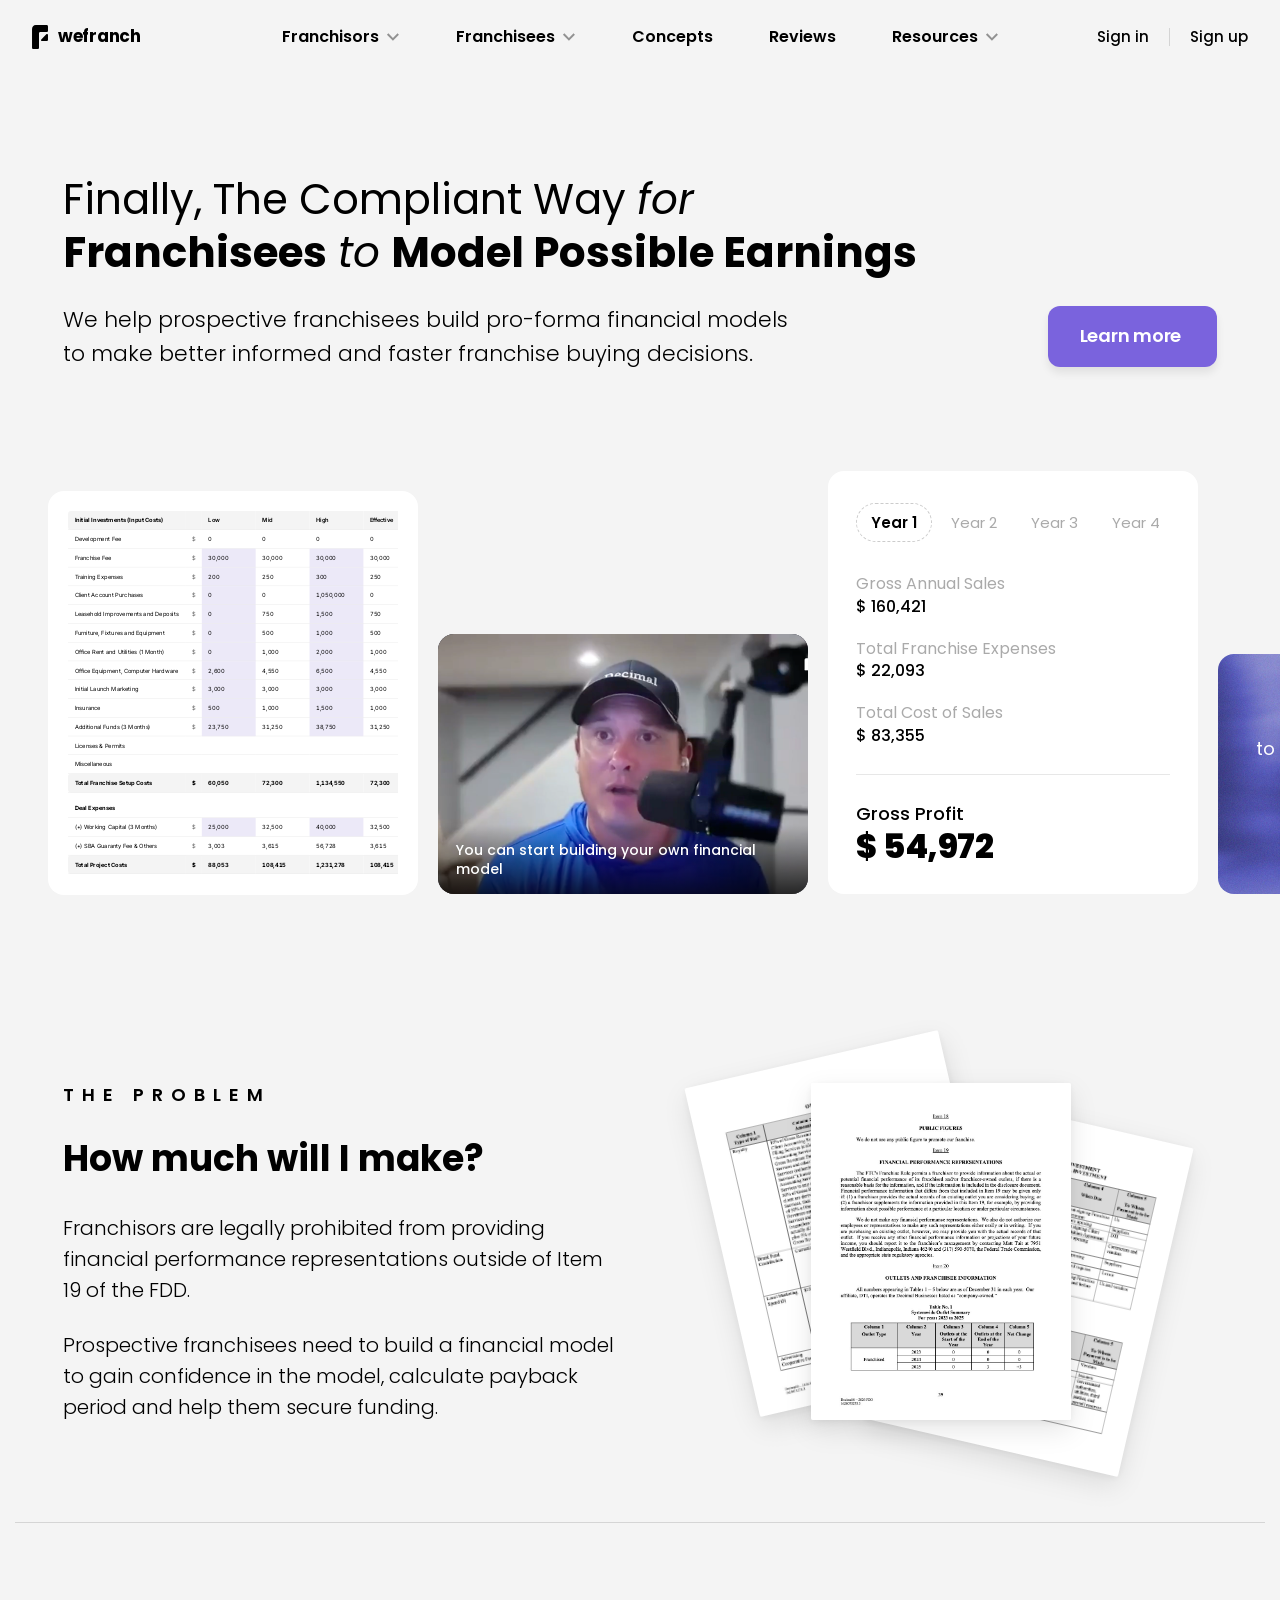
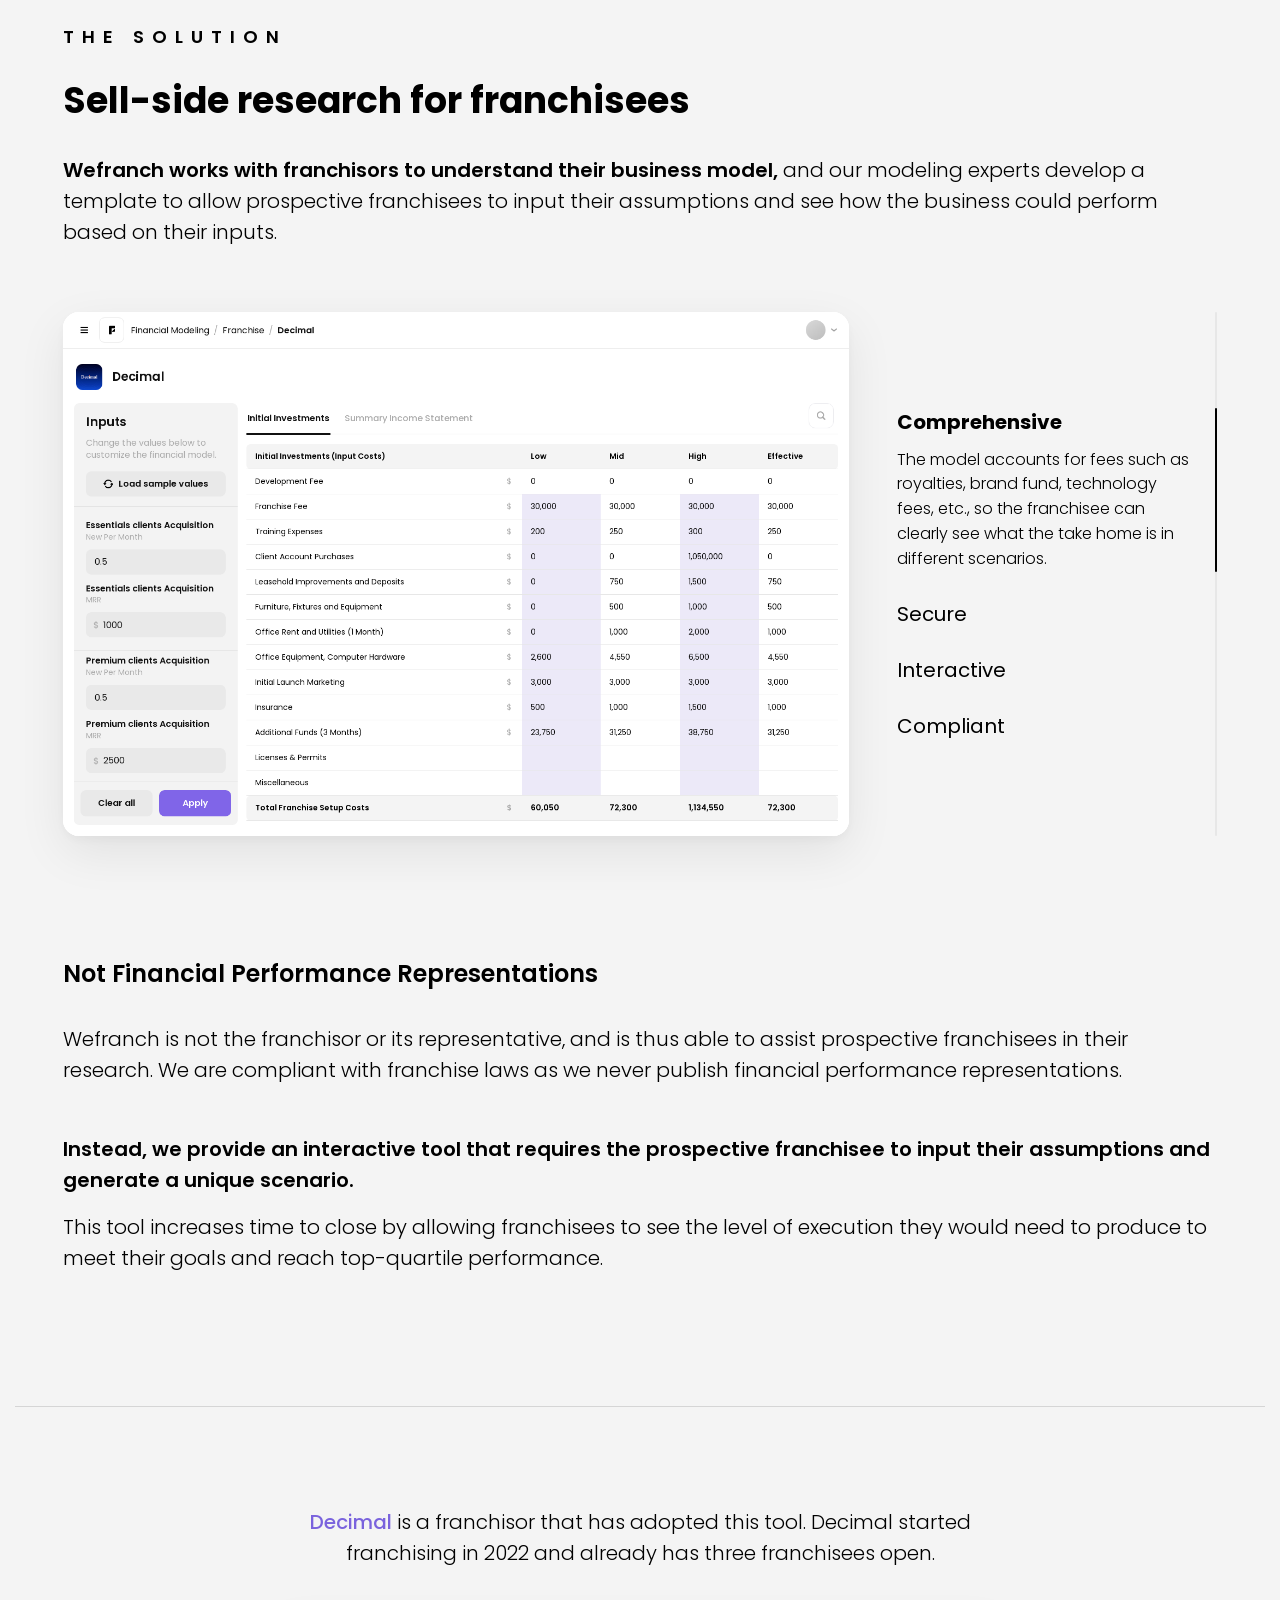
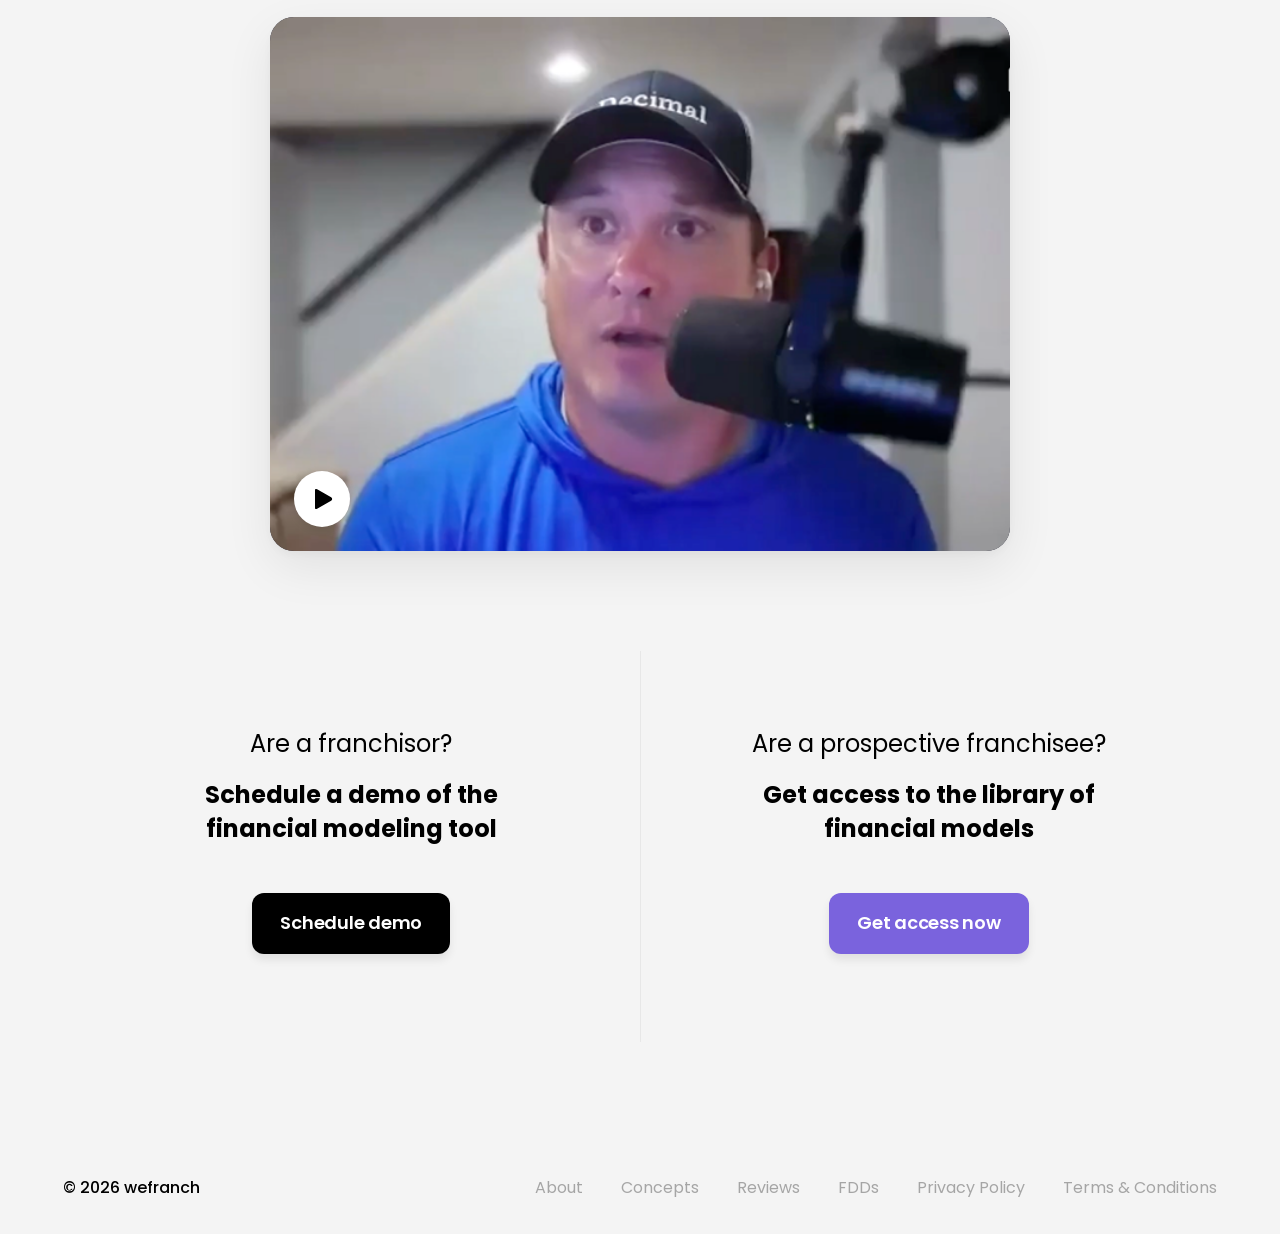
==== index.html @ fe3807c5 "Add Wefranch financial modeling landing page prototype. Initial commit with landing page, models dem" ====
<!DOCTYPE html>
<html lang="en" data-defer-carousel="true" data-page-load="pending">
  <head>
    <meta charset="UTF-8" />
    <meta name="viewport" content="width=device-width, initial-scale=1.0" />
    <title>Wefranch — The Compliant Way to Model Possible Earnings</title>

    <link rel="icon" href="assets/favicon/favicon.ico" sizes="any" />
    <link rel="icon" type="image/png" sizes="16x16" href="assets/favicon/x16.png" />
    <link rel="icon" type="image/png" sizes="32x32" href="assets/favicon/x32.png" />
    <link rel="icon" type="image/png" sizes="96x96" href="assets/favicon/x96.png" />
    <link rel="apple-touch-icon" sizes="192x192" href="assets/favicon/x192.png" />
    <link rel="manifest" href="assets/favicon/manifest.json" />

    <link rel="preconnect" href="https://fonts.googleapis.com" />
    <link rel="preconnect" href="https://fonts.gstatic.com" crossorigin />
    <link
      href="https://fonts.googleapis.com/css2?family=Inter:wght@400;500;600;700&family=Poppins:wght@300;400;500;600;700&display=swap"
      rel="stylesheet"
    />

    <link rel="stylesheet" href="styles/styles.css" />
  </head>
  <body>
    <!-- ===================== NAVIGATION ===================== -->
    <header class="site-header">
      <div class="nav">
        <a class="brand" href="#" aria-label="Wefranch home">
          <span class="brand__mark" aria-hidden="true">
            <svg
              xmlns="http://www.w3.org/2000/svg"
              width="16"
              height="24"
              viewBox="0 0 16 24"
              fill="none"
            >
              <path
                fill-rule="evenodd"
                fill="currentColor"
                d="M14.635,7.004 L8.355,7.004 C7.608,7.004 7.003,7.610 7.003,8.358 L7.003,22.628 C7.003,23.375 6.397,23.981 5.650,23.981 L1.381,23.981 C0.634,23.981 0.028,23.375 0.028,22.628 L0.028,7.857 L0.028,4.180 C0.028,1.884 1.514,0.024 3.810,0.024 L8.005,0.024 L14.635,0.024 C15.382,0.024 15.988,0.629 15.988,1.376 L15.988,5.650 C15.988,6.399 15.382,7.004 14.635,7.004 ZM14.328,9.296 C14.911,8.649 15.982,9.060 15.982,9.930 L15.982,15.052 C15.982,15.576 15.558,16.001 15.034,16.001 L9.984,16.001 C9.162,16.001 8.729,15.028 9.278,14.418 L14.328,9.296 Z"
              />
            </svg>
          </span>
          <span class="brand__name">wefranch</span>
        </a>

        <div class="nav__center">
          <nav class="nav__links" aria-label="Primary">
            <a href="#">Franchisors <span class="nav__chevron" aria-hidden="true"><svg xmlns="http://www.w3.org/2000/svg" width="13" height="8" viewBox="0 0 13 8" fill="none"><path fill-rule="evenodd" opacity="0.4" fill="rgb(1, 0, 0)" d="M12.437,1.682 L11.023,0.253 L6.438,4.885 L1.852,0.253 L0.438,1.682 L6.438,7.744 L12.437,1.682 Z"/></svg></span></a>
            <a href="#">Franchisees <span class="nav__chevron" aria-hidden="true"><svg xmlns="http://www.w3.org/2000/svg" width="13" height="8" viewBox="0 0 13 8" fill="none"><path fill-rule="evenodd" opacity="0.4" fill="rgb(1, 0, 0)" d="M12.437,1.682 L11.023,0.253 L6.438,4.885 L1.852,0.253 L0.438,1.682 L6.438,7.744 L12.437,1.682 Z"/></svg></span></a>
            <a href="#">Concepts</a>
            <a href="#">Reviews</a>
            <a href="#">Resources <span class="nav__chevron" aria-hidden="true"><svg xmlns="http://www.w3.org/2000/svg" width="13" height="8" viewBox="0 0 13 8" fill="none"><path fill-rule="evenodd" opacity="0.4" fill="rgb(1, 0, 0)" d="M12.437,1.682 L11.023,0.253 L6.438,4.885 L1.852,0.253 L0.438,1.682 L6.438,7.744 L12.437,1.682 Z"/></svg></span></a>
          </nav>
        </div>

        <div class="nav__actions">
          <a class="nav__auth" href="#">Sign in</a>
          <span class="nav__divider" aria-hidden="true"></span>
          <a class="nav__auth" href="#">Sign up</a>
        </div>
      </div>
    </header>

    <main>
      <!-- ===================== HERO ===================== -->
      <section class="hero">
        <div class="container">
          <div class="hero__intro">
            <h1 class="hero__title">
              Finally, The Compliant Way <em>for</em><br />
              <strong>Franchisees</strong> <em>to</em> <strong>Model Possible Earnings</strong>
            </h1>

            <div class="hero__lead">
              <p class="p2">
                We help prospective franchisees build pro-forma financial models<br />
                to make better informed and faster franchise buying decisions.
              </p>
              <a class="btn btn--primary" href="#problem">Learn more</a>
            </div>
          </div>
        </div>

        <!-- Hero carousel: fixed-width slides, bottom-aligned -->
        <div class="hero__carousel-wrap">
          <div class="carousel">
            <!-- Spreadsheet / table -->
            <div
              class="carousel__slide carousel__slide--table card"
              aria-label="Initial investment cost table with Low, Mid, High and Effective scenarios"
            >
              <div class="model-table">
                <div class="model-table__scale">
                  <table class="model-table__grid">
                    <thead>
                      <tr>
                        <th class="col-label">
                          <span class="title">Initial Investments (Input Costs)</span>
                        </th>
                        <th class="col-unit"></th>
                        <th class="col-scenario">Low</th>
                        <th class="col-scenario">Mid</th>
                        <th class="col-scenario">High</th>
                        <th class="col-scenario">Effective</th>
                      </tr>
                    </thead>
                    <tbody>
                      <tr>
                        <td class="label">Development Fee</td>
                        <td class="col-unit">$</td>
                        <td class="value">0</td>
                        <td class="value">0</td>
                        <td class="value">0</td>
                        <td class="value">0</td>
                      </tr>
                      <tr>
                        <td class="label">Franchise Fee</td>
                        <td class="col-unit">$</td>
                        <td class="value assumption">30,000</td>
                        <td class="value">30,000</td>
                        <td class="value assumption">30,000</td>
                        <td class="value">30,000</td>
                      </tr>
                      <tr>
                        <td class="label">Training Expenses</td>
                        <td class="col-unit">$</td>
                        <td class="value assumption">200</td>
                        <td class="value">250</td>
                        <td class="value assumption">300</td>
                        <td class="value">250</td>
                      </tr>
                      <tr>
                        <td class="label">Client Account Purchases</td>
                        <td class="col-unit">$</td>
                        <td class="value assumption">0</td>
                        <td class="value">0</td>
                        <td class="value assumption">1,050,000</td>
                        <td class="value">0</td>
                      </tr>
                      <tr>
                        <td class="label">Leasehold Improvements and Deposits</td>
                        <td class="col-unit">$</td>
                        <td class="value assumption">0</td>
                        <td class="value">750</td>
                        <td class="value assumption">1,500</td>
                        <td class="value">750</td>
                      </tr>
                      <tr>
                        <td class="label">Furniture, Fixtures and Equipment</td>
                        <td class="col-unit">$</td>
                        <td class="value assumption">0</td>
                        <td class="value">500</td>
                        <td class="value assumption">1,000</td>
                        <td class="value">500</td>
                      </tr>
                      <tr>
                        <td class="label">Office Rent and Utilities (1 Month)</td>
                        <td class="col-unit">$</td>
                        <td class="value assumption">0</td>
                        <td class="value">1,000</td>
                        <td class="value assumption">2,000</td>
                        <td class="value">1,000</td>
                      </tr>
                      <tr>
                        <td class="label">Office Equipment, Computer Hardware</td>
                        <td class="col-unit">$</td>
                        <td class="value assumption">2,600</td>
                        <td class="value">4,550</td>
                        <td class="value assumption">6,500</td>
                        <td class="value">4,550</td>
                      </tr>
                      <tr>
                        <td class="label">Initial Launch Marketing</td>
                        <td class="col-unit">$</td>
                        <td class="value assumption">3,000</td>
                        <td class="value">3,000</td>
                        <td class="value assumption">3,000</td>
                        <td class="value">3,000</td>
                      </tr>
                      <tr>
                        <td class="label">Insurance</td>
                        <td class="col-unit">$</td>
                        <td class="value assumption">500</td>
                        <td class="value">1,000</td>
                        <td class="value assumption">1,500</td>
                        <td class="value">1,000</td>
                      </tr>
                      <tr>
                        <td class="label">Additional Funds (3 Months)</td>
                        <td class="col-unit">$</td>
                        <td class="value assumption">23,750</td>
                        <td class="value">31,250</td>
                        <td class="value assumption">38,750</td>
                        <td class="value">31,250</td>
                      </tr>
                      <tr>
                        <td class="label">Licenses &amp; Permits</td>
                        <td class="col-unit"></td>
                        <td class="value"></td>
                        <td class="value"></td>
                        <td class="value"></td>
                        <td class="value"></td>
                      </tr>
                      <tr>
                        <td class="label">Miscellaneous</td>
                        <td class="col-unit"></td>
                        <td class="value"></td>
                        <td class="value"></td>
                        <td class="value"></td>
                        <td class="value"></td>
                      </tr>
                      <tr class="highlight">
                        <td class="label">Total Franchise Setup Costs</td>
                        <td class="col-unit">$</td>
                        <td class="value">60,050</td>
                        <td class="value">72,300</td>
                        <td class="value">1,134,550</td>
                        <td class="value">72,300</td>
                      </tr>
                      <tr class="section">
                        <td>Deal Expenses</td>
                        <td></td>
                        <td></td>
                        <td></td>
                        <td></td>
                        <td></td>
                      </tr>
                      <tr>
                        <td class="label">(+) Working Capital (3 Months)</td>
                        <td class="col-unit">$</td>
                        <td class="value assumption">25,000</td>
                        <td class="value">32,500</td>
                        <td class="value assumption">40,000</td>
                        <td class="value">32,500</td>
                      </tr>
                      <tr>
                        <td class="label">(+) SBA Guaranty Fee &amp; Others</td>
                        <td class="col-unit">$</td>
                        <td class="value">3,003</td>
                        <td class="value">3,615</td>
                        <td class="value">56,728</td>
                        <td class="value">3,615</td>
                      </tr>
                      <tr class="highlight">
                        <td class="label">Total Project Costs</td>
                        <td class="col-unit">$</td>
                        <td class="value">88,053</td>
                        <td class="value">108,415</td>
                        <td class="value">1,231,278</td>
                        <td class="value">108,415</td>
                      </tr>
                    </tbody>
                  </table>
                </div>
              </div>
            </div>

            <!-- Looping video -->
            <div class="carousel__slide carousel__slide--video">
              <a
                class="carousel__video-link carousel__actionable"
                href="#video"
                aria-label="Watch the Decimal franchisor video"
              >
                <video
                  class="carousel__video"
                  src="assets/video-part-1.mp4"
                  poster="assets/hero-video-poster.png"
                  autoplay
                  muted
                  loop
                  playsinline
                  aria-hidden="true"
                ></video>
                <p class="carousel__video-caption">
                  You can start building your own financial model
                </p>
              </a>
            </div>

            <!-- Year summary -->
            <div class="carousel__slide carousel__slide--summary card">
              <div class="summary-tabs" role="tablist" aria-label="Projection years">
                <span class="summary-tabs__indicator" aria-hidden="true"></span>
                <button type="button" class="summary-tabs__tab summary-tabs__tab--active" role="tab" aria-selected="true">Year 1</button>
                <button type="button" class="summary-tabs__tab" role="tab" aria-selected="false">Year 2</button>
                <button type="button" class="summary-tabs__tab" role="tab" aria-selected="false">Year 3</button>
                <button type="button" class="summary-tabs__tab" role="tab" aria-selected="false">Year 4</button>
              </div>

              <dl class="summary-rows">
                <div class="summary-rows__row">
                  <dt>Gross Annual Sales</dt>
                  <dd data-metric="grossAnnualSales">$ 160,421</dd>
                </div>
                <div class="summary-rows__row">
                  <dt>Total Franchise Expenses</dt>
                  <dd data-metric="totalFranchiseExpenses">$ 22,093</dd>
                </div>
                <div class="summary-rows__row">
                  <dt>Total Cost of Sales</dt>
                  <dd data-metric="totalCostOfSales">$ 83,355</dd>
                </div>
              </dl>

              <div class="summary-total">
                <p class="summary-total__label">Gross Profit</p>
                <p class="summary-total__value" data-metric="grossProfit">$ 54,972</p>
              </div>
            </div>

            <!-- Purple "82% Faster" -->
            <div class="carousel__slide carousel__slide--faster">
              <div class="faster__content">
                <p class="faster__text">
                  <strong>Franchisees</strong> with access<br />
                  to the sell-side franchise models<br />
                  close deals on average
                </p>
                <p class="faster__stat">82% Faster</p>
              </div>
            </div>

            <!-- Summary Income Statement -->
            <div
              class="carousel__slide carousel__slide--income card"
              aria-label="Summary income statement and cashflow waterfall with Year 1 through Year 9 projections"
            >
              <div class="model-table">
                <div class="model-table__scale">
                  <table class="model-table__grid">
                    <thead>
                      <tr>
                        <th class="col-label">
                          <span class="title">Summary Income Statement</span>
                          <span class="subtitle">All numbers in US$ unless otherwise stated</span>
                        </th>
                        <th class="col-unit"></th>
                        <th class="col-year year-1">
                          <span class="year">Year 1</span><span class="cal">2026</span>
                        </th>
                        <th class="col-year">
                          <span class="year">Year 2</span><span class="cal">2027</span>
                        </th>
                        <th class="col-year">
                          <span class="year">Year 3</span><span class="cal">2028</span>
                        </th>
                        <th class="col-year">
                          <span class="year">Year 4</span><span class="cal">2029</span>
                        </th>
                        <th class="col-year">
                          <span class="year">Year 5</span><span class="cal">2030</span>
                        </th>
                        <th class="col-year">
                          <span class="year">Year 6</span><span class="cal">2031</span>
                        </th>
                        <th class="col-year">
                          <span class="year">Year 7</span><span class="cal">2032</span>
                        </th>
                        <th class="col-year">
                          <span class="year">Year 8</span><span class="cal">2033</span>
                        </th>
                        <th class="col-year">
                          <span class="year">Year 9</span><span class="cal">2034</span>
                        </th>
                      </tr>
                    </thead>
                    <tbody>
                      <tr class="strong">
                        <td class="label">Gross Annual Sales</td>
                        <td class="col-unit">$</td>
                        <td class="value">160,421</td>
                        <td class="value">412,061</td>
                        <td class="value">663,701</td>
                        <td class="value">915,341</td>
                        <td class="value">1,166,981</td>
                        <td class="value">1,418,621</td>
                        <td class="value">1,670,261</td>
                        <td class="value">1,921,901</td>
                        <td class="value">2,173,541</td>
                      </tr>
                      <tr class="metric">
                        <td class="label">Growth Rate (%)</td>
                        <td class="col-unit"></td>
                        <td class="value"></td>
                        <td class="value">156.86%</td>
                        <td class="value">61.07%</td>
                        <td class="value">37.91%</td>
                        <td class="value">27.49%</td>
                        <td class="value">21.56%</td>
                        <td class="value">17.74%</td>
                        <td class="value">15.07%</td>
                        <td class="value">13.09%</td>
                      </tr>
                      <tr>
                        <td class="label">Total Franchise Expenses</td>
                        <td class="col-unit">$</td>
                        <td class="value">22,093</td>
                        <td class="value">52,290</td>
                        <td class="value">82,487</td>
                        <td class="value">112,684</td>
                        <td class="value">142,880</td>
                        <td class="value">173,077</td>
                        <td class="value">203,274</td>
                        <td class="value">233,471</td>
                        <td class="value">263,668</td>
                      </tr>
                      <tr class="highlight">
                        <td class="label">Net Annual Sales</td>
                        <td class="col-unit">$</td>
                        <td class="value">138,327</td>
                        <td class="value">359,771</td>
                        <td class="value">581,214</td>
                        <td class="value">802,657</td>
                        <td class="value">1,024,100</td>
                        <td class="value">1,245,543</td>
                        <td class="value">1,466,987</td>
                        <td class="value">1,688,430</td>
                        <td class="value">1,909,873</td>
                      </tr>
                      <tr>
                        <td class="label">Total Cost of Sales</td>
                        <td class="col-unit">$</td>
                        <td class="value">83,355</td>
                        <td class="value">175,845</td>
                        <td class="value">281,235</td>
                        <td class="value">356,175</td>
                        <td class="value">431,115</td>
                        <td class="value">656,655</td>
                        <td class="value">723,145</td>
                        <td class="value">848,835</td>
                        <td class="value">903,475</td>
                      </tr>
                      <tr class="highlight">
                        <td class="label">Gross Profit</td>
                        <td class="col-unit">$</td>
                        <td class="value">54,972</td>
                        <td class="value">183,926</td>
                        <td class="value">299,979</td>
                        <td class="value">446,482</td>
                        <td class="value">592,985</td>
                        <td class="value">588,888</td>
                        <td class="value">743,842</td>
                        <td class="value">839,595</td>
                        <td class="value">1,006,398</td>
                      </tr>
                      <tr class="metric">
                        <td class="label">Gross Profit Margin (%)</td>
                        <td class="col-unit"></td>
                        <td class="value">34.3%</td>
                        <td class="value">44.6%</td>
                        <td class="value">45.2%</td>
                        <td class="value">48.8%</td>
                        <td class="value">50.8%</td>
                        <td class="value">41.5%</td>
                        <td class="value">44.5%</td>
                        <td class="value">43.7%</td>
                        <td class="value">46.3%</td>
                      </tr>
                      <tr class="highlight">
                        <td class="label">Adjusted EBITDA (Inc. Executive Compensation)</td>
                        <td class="col-unit">$</td>
                        <td class="value">10,358</td>
                        <td class="value">126,921</td>
                        <td class="value">231,785</td>
                        <td class="value">363,018</td>
                        <td class="value">500,251</td>
                        <td class="value">473,425</td>
                        <td class="value">618,848</td>
                        <td class="value">702,131</td>
                        <td class="value">854,944</td>
                      </tr>
                      <tr class="metric">
                        <td class="label">Adjusted EBITDA Margin (%)</td>
                        <td class="col-unit"></td>
                        <td class="value">6.5%</td>
                        <td class="value">30.8%</td>
                        <td class="value">34.9%</td>
                        <td class="value">39.7%</td>
                        <td class="value">42.9%</td>
                        <td class="value">33.4%</td>
                        <td class="value">37.1%</td>
                        <td class="value">36.5%</td>
                        <td class="value">39.3%</td>
                      </tr>
                      <tr class="highlight">
                        <td class="label">Net Income</td>
                        <td class="col-unit">$</td>
                        <td class="value negative">(4,795)</td>
                        <td class="value">86,640</td>
                        <td class="value">165,658</td>
                        <td class="value">264,494</td>
                        <td class="value">367,874</td>
                        <td class="value">348,258</td>
                        <td class="value">457,884</td>
                        <td class="value">520,965</td>
                        <td class="value">636,259</td>
                      </tr>
                    </tbody>
                  </table>

                  <table class="model-table__grid model-table__grid--secondary">
                    <thead>
                      <tr>
                        <th class="col-label">
                          <span class="title">Summary Cashflow Waterfall</span>
                        </th>
                        <th class="col-unit"></th>
                        <th class="col-year">Year 1</th>
                        <th class="col-year">Year 2</th>
                        <th class="col-year">Year 3</th>
                        <th class="col-year">Year 4</th>
                        <th class="col-year">Year 5</th>
                        <th class="col-year">Year 6</th>
                        <th class="col-year">Year 7</th>
                        <th class="col-year">Year 8</th>
                        <th class="col-year">Year 9</th>
                      </tr>
                    </thead>
                    <tbody>
                      <tr class="strong">
                        <td class="label">Active Year</td>
                        <td class="col-unit"></td>
                        <td class="value">1</td>
                        <td class="value">1</td>
                        <td class="value">1</td>
                        <td class="value">1</td>
                        <td class="value">1</td>
                        <td class="value">1</td>
                        <td class="value">1</td>
                        <td class="value">1</td>
                        <td class="value">1</td>
                      </tr>
                      <tr class="strong">
                        <td class="label">All numbers in US$ unless otherwise stated</td>
                        <td class="col-unit"></td>
                        <td class="value">2026</td>
                        <td class="value">2027</td>
                        <td class="value">2028</td>
                        <td class="value">2029</td>
                        <td class="value">2030</td>
                        <td class="value">2031</td>
                        <td class="value">2032</td>
                        <td class="value">2033</td>
                        <td class="value">2034</td>
                      </tr>
                      <tr>
                        <td class="label">Unlevered FCF Available to Lenders</td>
                        <td class="col-unit">$</td>
                        <td class="value">2,054</td>
                        <td class="value">93,042</td>
                        <td class="value">171,565</td>
                        <td class="value">269,853</td>
                        <td class="value">372,626</td>
                        <td class="value">352,338</td>
                        <td class="value">461,220</td>
                        <td class="value">523,476</td>
                        <td class="value">637,588</td>
                      </tr>
                      <tr>
                        <td class="label">Less: Annual Debt Financing Expenses</td>
                        <td class="col-unit negative">$</td>
                        <td class="value negative">(11,007)</td>
                        <td class="value negative">(11,007)</td>
                        <td class="value negative">(11,007)</td>
                        <td class="value negative">(11,007)</td>
                        <td class="value negative">(11,007)</td>
                        <td class="value negative">(11,007)</td>
                        <td class="value negative">(11,007)</td>
                        <td class="value negative">(11,007)</td>
                        <td class="value negative">(11,007)</td>
                      </tr>
                      <tr class="highlight">
                        <td class="label">Levered FCF Available to Equity Holders Before Exit</td>
                        <td class="col-unit">$</td>
                        <td class="value">(8,953)</td>
                        <td class="value">82,035</td>
                        <td class="value">160,559</td>
                        <td class="value">258,847</td>
                        <td class="value">361,620</td>
                        <td class="value">341,332</td>
                        <td class="value">450,213</td>
                        <td class="value">512,470</td>
                        <td class="value">626,581</td>
                      </tr>
                    </tbody>
                  </table>
                </div>
              </div>
            </div>
          </div>
        </div>
      </section>

      <!-- ===================== THE PROBLEM ===================== -->
      <section class="problem" id="problem" aria-labelledby="problem-heading">
        <div class="container problem__grid">
          <div class="problem__content">
            <h3>The Problem</h3>
            <h2 id="problem-heading">How much will I make?</h2>
            <div class="problem__body">
              <p>
                Franchisors are legally prohibited from providing financial performance representations
                outside of Item 19 of the FDD.
              </p>
              <p>
                Prospective franchisees need to build a financial model to gain confidence in the model,
                calculate payback period and help them secure funding.
              </p>
            </div>
          </div>

          <div class="problem__papers" data-problem-papers aria-hidden="true">
            <div class="problem__papers-inner">
              <img
                class="problem__paper problem__paper--left"
                src="assets/problem-image-2.jpg"
                alt=""
                width="813"
                height="1054"
                loading="lazy"
                decoding="async"
              />
              <img
                class="problem__paper problem__paper--right"
                src="assets/problem-image-3.jpg"
                alt=""
                width="813"
                height="1054"
                loading="lazy"
                decoding="async"
              />
              <img
                class="problem__paper problem__paper--center"
                src="assets/problem-image-1.jpg"
                alt=""
                width="811"
                height="1051"
                loading="lazy"
                decoding="async"
              />
            </div>
          </div>
        </div>
      </section>

      <hr class="section-divider" aria-hidden="true" />

      <!-- ===================== THE SOLUTION ===================== -->
      <section class="solution" id="solution" aria-labelledby="solution-heading">
        <div class="container">
          <div class="solution__intro">
            <h3>The Solution</h3>
            <h2 id="solution-heading">Sell-side research for franchisees</h2>
            <p class="solution__lead">
              <strong>Wefranch works with franchisors to understand their business model,</strong>
              and our modeling experts develop a template to allow prospective franchisees to input
              their assumptions and see how the business could perform based on their inputs.
            </p>
          </div>

          <div class="solution__showcase">
            <figure class="solution__figure">
              <div class="solution__iframe-shell" data-visual="comprehensive">
                <div class="solution__iframe-viewport">
                  <iframe
                    class="solution__iframe"
                    src="ui/?embed=1&feature=comprehensive"
                    title="Decimal financial modeling product demo"
                    loading="lazy"
                    referrerpolicy="no-referrer"
                  ></iframe>
                </div>
              </div>
            </figure>

            <div class="solution__features">
              <div
                class="solution__features-list"
                role="tablist"
                aria-label="Product features"
              >
                <button
                  type="button"
                  class="solution__feature is-active"
                  role="tab"
                  id="solution-feature-comprehensive"
                  aria-selected="true"
                  aria-expanded="true"
                  aria-controls="solution-feature-comprehensive-panel"
                  data-visual="base"
                >
                  <span class="solution__feature-title">Comprehensive</span>
                  <span
                    class="solution__feature-body"
                    id="solution-feature-comprehensive-panel"
                    role="region"
                    aria-labelledby="solution-feature-comprehensive"
                  >
                    <p>
                      The model accounts for fees such as royalties, brand fund, technology fees,
                      etc., so the franchisee can clearly see what the take home is in different
                      scenarios.
                    </p>
                  </span>
                </button>

                <button
                  type="button"
                  class="solution__feature"
                  role="tab"
                  id="solution-feature-secure"
                  aria-selected="false"
                  aria-expanded="false"
                  aria-controls="solution-feature-secure-panel"
                  data-visual="secure"
                >
                  <span class="solution__feature-title">Secure</span>
                  <span
                    class="solution__feature-body"
                    id="solution-feature-secure-panel"
                    role="region"
                    aria-labelledby="solution-feature-secure"
                    hidden
                  >
                    <p>
                      Franchisees request access that is only granted by admins to qualified
                      prospects.
                    </p>
                  </span>
                </button>

                <button
                  type="button"
                  class="solution__feature"
                  role="tab"
                  id="solution-feature-interactive"
                  aria-selected="false"
                  aria-expanded="false"
                  aria-controls="solution-feature-interactive-panel"
                  data-visual="interactive"
                >
                  <span class="solution__feature-title">Interactive</span>
                  <span
                    class="solution__feature-body"
                    id="solution-feature-interactive-panel"
                    role="region"
                    aria-labelledby="solution-feature-interactive"
                    hidden
                  >
                    <p>
                      Franchisees enter business-specific inputs that determine their individual
                      performance and a unique output.
                    </p>
                  </span>
                </button>

                <button
                  type="button"
                  class="solution__feature"
                  role="tab"
                  id="solution-feature-compliant"
                  aria-selected="false"
                  aria-expanded="false"
                  aria-controls="solution-feature-compliant-panel"
                  data-visual="compliant"
                >
                  <span class="solution__feature-title">Compliant</span>
                  <span
                    class="solution__feature-body"
                    id="solution-feature-compliant-panel"
                    role="region"
                    aria-labelledby="solution-feature-compliant"
                    hidden
                  >
                    <p>
                      The model includes complete disclaimers verified by a team of franchise
                      lawyers to ensure full alignment with the FTC Franchise Rule and Item 19
                      requirements.
                    </p>
                  </span>
                </button>
              </div>

              <div class="solution__features-indicator" aria-hidden="true">
                <span class="solution__features-indicator-track"></span>
                <span class="solution__features-indicator-thumb"></span>
              </div>
            </div>
          </div>

          <div class="solution__detail">
            <p class="solution__detail-title">Not Financial Performance Representations</p>
            <p class="solution__detail-intro">
              Wefranch is not the franchisor or its representative, and is thus able to assist
              prospective franchisees in their research. We are compliant with franchise laws as we
              never publish financial performance representations.
            </p>

            <div class="solution__detail-content">
              <div class="solution__detail-body">
                <p>
                  <strong>
                    Instead, we provide an interactive tool that requires the prospective
                    franchisee to input their assumptions and generate a unique scenario.
                  </strong>
                </p>
                <p>
                  This tool increases time to close by allowing franchisees to see the level of
                  execution they would need to produce to meet their goals and reach top-quartile
                  performance.
                </p>
              </div>
            </div>
          </div>
        </div>
      </section>

      <hr class="section-divider" aria-hidden="true" />

      <!-- ===================== VIDEO ===================== -->
      <section class="video-section" id="video" aria-labelledby="video-heading">
        <div class="container">
          <p class="video-section__intro" id="video-heading">
            <span class="video-section__brand">Decimal</span> is a franchisor that has adopted this
            tool. Decimal started franchising in 2022 and already has three franchisees open.
          </p>

          <div class="video-section__player">
            <video
              class="video-section__video"
              src="assets/video-part-1.mp4"
              poster="assets/hero-video-poster.png"
              playsinline
              preload="metadata"
              aria-label="Decimal franchisor presentation about the financial modeling tool"
            ></video>
            <button
              type="button"
              class="video-section__control"
              data-state="paused"
              aria-label="Play video"
            >
              <span class="video-section__icon video-section__icon--play" aria-hidden="true">
                <svg
                  xmlns="http://www.w3.org/2000/svg"
                  width="18"
                  height="20"
                  viewBox="0 0 14 16"
                  fill="none"
                >
                  <path
                    d="M1.2 0.8C0.5 0.4 0 0.8 0 1.6v12.8c0 0.8 0.5 1.2 1.2 0.8l11.2-6.4c0.7-0.4 0.7-1.2 0-1.6L1.2 0.8z"
                    fill="currentColor"
                    stroke="currentColor"
                    stroke-width="1.2"
                    stroke-linejoin="round"
                  />
                </svg>
              </span>
              <span class="video-section__icon video-section__icon--pause" aria-hidden="true">
                <svg
                  xmlns="http://www.w3.org/2000/svg"
                  width="18"
                  height="20"
                  viewBox="0 0 14 16"
                  fill="none"
                >
                  <rect x="1" y="0" width="4.5" height="16" rx="1.5" fill="currentColor" />
                  <rect x="8.5" y="0" width="4.5" height="16" rx="1.5" fill="currentColor" />
                </svg>
              </span>
            </button>
          </div>
        </div>
      </section>

      <!-- ===================== ACTIONS ===================== -->
      <section class="actions" id="actions" aria-label="Actions">
        <div class="container">
          <div class="actions__grid">
            <article class="actions__card">
              <p class="actions__eyebrow">Are a franchisor?</p>
              <h2 class="actions__title">Schedule a demo of the financial modeling tool</h2>
              <a class="btn actions__button actions__button--dark" href="#">Schedule demo</a>
            </article>

            <div class="actions__divider" aria-hidden="true"></div>

            <article class="actions__card">
              <p class="actions__eyebrow">Are a prospective franchisee?</p>
              <h2 class="actions__title">Get access to the library of financial models</h2>
              <a class="btn btn--primary actions__button" href="#">Get access now</a>
            </article>
          </div>
        </div>
      </section>
    </main>

    <footer class="site-footer">
      <div class="container site-footer__inner">
        <p class="site-footer__copyright">© 2026 wefranch</p>

        <nav class="site-footer__nav" aria-label="Footer">
          <a href="#">About</a>
          <a href="#">Concepts</a>
          <a href="#">Reviews</a>
          <a href="#">FDDs</a>
          <a href="#">Privacy Policy</a>
          <a href="#">Terms &amp; Conditions</a>
        </nav>
      </div>
    </footer>

    <script type="module" src="scripts/page-load.js"></script>
    <script type="module" src="scripts/carousel.js"></script>
    <script type="module" src="scripts/summary-card.js"></script>
    <script type="module" src="scripts/problem-papers.js"></script>
    <script type="module" src="scripts/solution-features.js"></script>
    <script type="module" src="scripts/video-section.js"></script>
  </body>
</html>
---- styles/styles.css ----
/* ============================================================
   Wefranch — Financial Modeling Landing Page
   Styleguide foundation + Hero section
   ============================================================ */

:root {
  --ink: #000000;
  --white: #ffffff;
  --page-bg: #f4f4f4;
  --purple: rgb(122, 99, 221);
  --purple-soft: #ece9f8;
  --line: #e7e7e7;
  --section-divider: #d5d5d5;
  --muted: #6b6b6b;

  --radius-btn: 12px;
  --radius-card: 16px;
  --shadow-btn: 0px 6px 8px 0px rgba(0, 0, 0, 0.08);

  --container: 1250px;
}

* {
  box-sizing: border-box;
}

html {
  -webkit-font-smoothing: antialiased;
  text-size-adjust: 100%;
  background: var(--page-bg);
}

@media (prefers-reduced-motion: no-preference) {
  html {
    scroll-behavior: smooth;
  }
}

body {
  margin: 0;
  font-family: "Poppins", -apple-system, BlinkMacSystemFont, "Segoe UI", sans-serif;
  color: var(--ink);
  background: var(--page-bg);
  line-height: 1.5;
}

main {
  background: var(--page-bg);
}

img,
video {
  display: block;
  max-width: 100%;
  height: auto;
}

a {
  color: inherit;
  text-decoration: none;
}

.container {
  width: 100%;
  max-width: var(--container);
  margin: 0 auto;
  padding-inline: var(--container-padding, 48px);
}

.section-divider {
  width: min(100%, var(--container));
  max-width: var(--container);
  height: 0;
  margin: 0 auto;
  border: 0;
  border-top: 1px solid var(--section-divider);
}

/* ---------- Typography scale (per styleguide) ---------- */
h1,
h2,
h3,
p {
  margin: 0;
}

h1 {
  font-size: 42px;
  font-weight: 400;
  color: var(--ink);
  line-height: 1.25;
}

h1 strong {
  font-weight: 700;
}

h1 em {
  font-style: italic;
  font-weight: 400;
}

h2 {
  font-size: 36px;
  font-weight: 700;
  color: var(--ink);
  line-height: 1.25;
}

h3,
.eyebrow {
  font-size: 18px;
  font-weight: 600;
  letter-spacing: 8px;
  text-transform: uppercase;
  color: var(--ink);
}

p {
  font-size: 20px;
  font-weight: 300;
  color: var(--ink);
}

.p2 {
  font-size: 24px;
  font-weight: 300;
  color: var(--ink);
  line-height: 1.55;
}

/* ---------- Buttons ---------- */
.btn {
  display: inline-flex;
  align-items: center;
  justify-content: center;
  gap: 8px;
  border: 0;
  cursor: pointer;
  font-family: inherit;
  font-size: 18px;
  font-weight: 600;
  color: var(--white);
  border-radius: var(--radius-btn);
  padding: 16px 36px 18px 32px;
  max-height: 62px;
  letter-spacing: -0.25px;
  white-space: nowrap;
  transition: transform 0.15s ease, box-shadow 0.15s ease, background-color 0.15s ease;
}

.btn--primary {
  background-color: var(--purple);
  box-shadow: var(--shadow-btn);
}

.btn--primary:hover {
  background-color: #6a55c9;
  transform: translateY(-1px);
}

/* ============================================================
   NAVIGATION
   ============================================================ */
.site-header {
  position: sticky;
  top: 0;
  z-index: 100;
  background: transparent;
  backdrop-filter: blur(0);
  -webkit-backdrop-filter: blur(0);
  transition:
    background 0.2s ease,
    backdrop-filter 0.2s ease,
    -webkit-backdrop-filter 0.2s ease;
}

.site-header.is-scrolled {
  background: color-mix(in srgb, var(--page-bg) 85%, transparent);
  backdrop-filter: blur(16px);
  -webkit-backdrop-filter: blur(16px);
}

/* ---------- Page-load intro sequence ---------- */
html[data-page-load="pending"] .site-header {
  opacity: 0;
  transform: translateY(-100%);
}

html[data-page-load="pending"] .hero__title {
  opacity: 0;
}

html[data-page-load="pending"] .hero__title.is-split {
  opacity: 1;
}

html[data-page-load="pending"] .hero__title-word {
  opacity: 0;
  transform: translateY(20px);
  filter: blur(2px);
}

html[data-page-load="pending"] .hero__lead .p2 {
  opacity: 0;
}

html[data-page-load="pending"] .hero__lead .p2.is-split {
  opacity: 1;
}

html[data-page-load="pending"] .hero__lead-line-inner {
  opacity: 0;
  transform: translateY(48px);
  filter: blur(2px);
}

html[data-page-load="pending"] .hero__lead .btn {
  opacity: 0;
  transform: translateY(48px);
  filter: blur(2px);
}

html[data-page-load="pending"] .carousel__slide:not([data-carousel-clone]) {
  opacity: 0;
  transform: translateY(73px);
  filter: blur(2px);
}

/* Room for card slide-up reveal — matches CARD_REVEAL translateY in page-load.js */
html[data-page-load="pending"] .hero__carousel-wrap {
  padding-bottom: 73px;
}

.hero__title-word {
  display: inline-block;
  will-change: transform, opacity, filter;
}

.hero__lead-line {
  display: block;
}

.hero__lead-line-inner {
  display: inline-block;
  will-change: transform, opacity, filter;
}

.nav {
  display: flex;
  align-items: center;
  justify-content: space-between;
  position: relative;
  width: 100%;
  max-width: none;
  padding-inline: 32px;
  max-height: 74px;
  height: 74px;
}

.brand {
  display: inline-flex;
  align-items: center;
  gap: 10px;
  flex-shrink: 0;
}

.brand__mark {
  display: inline-flex;
  align-items: center;
  justify-content: center;
  color: var(--ink);
}

.brand__mark svg {
  width: 16px;
  height: 24px;
}

.brand__name {
  font-weight: 700;
  font-size: 17px;
  letter-spacing: -0.3px;
}

.nav__center {
  position: absolute;
  left: 50%;
  transform: translateX(-50%);
  width: max-content;
  max-width: calc(100% - 320px);
}

.nav__links {
  display: flex;
  align-items: center;
  gap: 56px;
  width: max-content;
  white-space: nowrap;
}

.nav__links a {
  display: inline-flex;
  align-items: center;
  gap: 8px;
  font-size: 16px;
  font-weight: 600;
  color: var(--ink);
  transition: color 0.15s ease;
}

.nav__links a:hover {
  color: #6b6b6b;
}

.nav__chevron {
  display: inline-flex;
  align-items: center;
  line-height: 0;
}

.nav__chevron svg {
  display: block;
  width: 13px;
  height: 8px;
}

.nav__actions {
  display: flex;
  align-items: center;
  gap: 20px;
  flex-shrink: 0;
}

.nav__auth {
  font-size: 15px;
  font-weight: 500;
  color: var(--ink);
}

.nav__auth:hover {
  color: var(--purple);
}

.nav__divider {
  width: 1px;
  height: 18px;
  background: #d4d4d4;
}

/* ============================================================
   HERO
   ============================================================ */
.hero {
  padding-top: 100px;
  padding-bottom: 80px;
  background: var(--page-bg);
}

.hero__title-light {
  font-weight: 300;
}

.hero__title-light em {
  font-style: italic;
  font-weight: 300;
}

.hero__lead {
  display: flex;
  align-items: center;
  justify-content: space-between;
  gap: 48px;
  margin-top: 24px;
}

.hero__lead .p2 {
  flex: 1;
  min-width: 0;
}

.hero__lead .btn {
  flex: none;
}

/* ---------- Hero carousel ---------- */
.hero__carousel-wrap {
  --carousel-actionable-ring: 8px;

  margin-top: 100px;
  padding-inline: 24px;
  padding-bottom: var(--carousel-actionable-ring);
  overflow-x: auto;
  -webkit-overflow-scrolling: touch;
  scrollbar-width: none;
  background: var(--page-bg);
}

.hero__carousel-wrap::-webkit-scrollbar {
  display: none;
}

.hero__carousel-wrap--auto {
  overflow-x: hidden;
}

.carousel {
  --slide-width: 370px;

  display: flex;
  align-items: flex-end;
  justify-content: center;
  gap: 20px;
  width: 100%;
  margin: 0 auto;
}

.carousel--auto {
  justify-content: flex-start;
  width: max-content;
  min-width: 100%;
}

.carousel__slide {
  flex: 0 0 var(--slide-width);
  width: var(--slide-width);
  position: relative;
}

.carousel__actionable {
  border-radius: var(--radius-card);
  overflow: hidden;
}

.carousel__actionable:hover,
.carousel__actionable:focus-visible {
  box-shadow: 0 0 0 var(--carousel-actionable-ring, 8px) rgba(255, 255, 255, 0.9);
}

.carousel__actionable:focus-visible {
  outline: none;
}

.card {
  background: var(--white);
  border-radius: var(--radius-card);
}

/* Model table slides — scaled HTML from models/ */
.carousel__slide--table,
.carousel__slide--income {
  --model-highlight: #f4f4f4;
  --model-header-bg: #f4f4f4;
  --model-year1-bg: #ece9f8;
  --model-low-bg: #ece9f8;
  --model-high-bg: #ece9f8;
  --model-col-label: 240px;
  --model-col-unit: 40px;

  margin: 0;
  padding: 20px;
  border-radius: var(--radius-card);
  overflow: hidden;
  background: var(--white);
}

.carousel__slide--table {
  --model-scale: 0.408;
  --model-height: 890px;
  --model-col-scenario: 132px;
}

.carousel__slide--income {
  --model-scale: 0.38;
  --model-height: 630px;
  --model-col-label: 140px;
  --model-col-unit: 24px;
  --model-col-year: 58px;
}

.carousel__slide--income .model-table__grid {
  font-size: 11px;
}

.carousel__slide--income .model-table__grid th,
.carousel__slide--income .model-table__grid td {
  padding: 8px 6px;
}

.carousel__slide--income .model-table__grid .col-label {
  max-width: var(--model-col-label);
  white-space: normal;
  line-height: 1.25;
}

.carousel__slide--income .model-table__grid .subtitle,
.carousel__slide--income .model-table__grid .cal {
  font-size: 10px;
}

.model-table__grid + .model-table__grid,
.model-table__grid--secondary {
  margin-top: 32px;
}

.model-table {
  overflow: hidden;
  width: 100%;
  height: calc(var(--model-height) * var(--model-scale));
}

.model-table__scale {
  width: calc(100% / var(--model-scale));
  transform: scale(var(--model-scale));
  transform-origin: top left;
}

.model-table__grid {
  border-collapse: collapse;
  font-family: "Inter", -apple-system, BlinkMacSystemFont, "Segoe UI", sans-serif;
  font-size: 14px;
  width: 100%;
  min-width: max-content;
  color: var(--ink);
}

.model-table__grid th,
.model-table__grid td {
  padding: 12px 16px;
  text-align: left;
  white-space: nowrap;
  border-bottom: 1px solid var(--line);
}

.model-table__grid .col-label {
  width: var(--model-col-label);
}

.model-table__grid .col-unit {
  width: var(--model-col-unit);
  color: var(--muted);
}

.model-table__grid .col-scenario {
  width: var(--model-col-scenario);
}

.model-table__grid .col-year {
  width: var(--model-col-year);
}

.model-table__grid thead th {
  background: var(--model-header-bg);
  font-weight: 600;
  font-size: 14px;
  color: var(--ink);
  vertical-align: top;
  border-bottom: 1px solid var(--line);
}

.model-table__grid thead th:first-child {
  border-top-left-radius: 8px;
  border-bottom-left-radius: 8px;
}

.model-table__grid thead th:last-child {
  border-top-right-radius: 8px;
  border-bottom-right-radius: 8px;
}

.model-table__grid thead th.year-1 {
  background: var(--model-year1-bg);
}

.model-table__grid .title {
  display: block;
  font-weight: 700;
  color: var(--ink);
}

.model-table__grid .subtitle {
  display: block;
  margin-top: 4px;
  font-weight: 400;
  font-size: 12px;
  color: var(--muted);
}

.model-table__grid .year {
  display: block;
}

.model-table__grid .cal {
  display: block;
  margin-top: 4px;
  font-weight: 400;
  font-size: 12px;
  color: var(--muted);
}

.model-table__grid td.label {
  color: var(--ink);
  font-weight: 400;
}

.model-table__grid td.value {
  color: var(--ink);
  font-variant-numeric: tabular-nums;
  font-weight: 400;
}

.model-table__grid td.value.negative,
.model-table__grid td.col-unit.negative {
  color: #b42318;
}

.model-table__grid tr.strong td,
.model-table__grid tr.strong td.label {
  color: var(--ink);
  font-weight: 700;
}

.model-table__grid tr.metric td,
.model-table__grid tr.metric td.label,
.model-table__grid tr.metric td.value {
  font-style: italic;
  color: var(--muted);
  font-weight: 400;
}

.model-table__grid tr.highlight td {
  background: var(--model-highlight);
  font-weight: 700;
  color: var(--ink);
}

.model-table__grid tr.highlight td.label {
  color: var(--ink);
}

.model-table__grid tr.highlight td:first-child {
  border-top-left-radius: 8px;
  border-bottom-left-radius: 8px;
}

.model-table__grid tr.highlight td:last-child {
  border-top-right-radius: 8px;
  border-bottom-right-radius: 8px;
}

.carousel__slide--table .model-table__grid td.assumption:nth-child(3) {
  background: var(--model-low-bg);
}

.carousel__slide--table .model-table__grid td.assumption:nth-child(5) {
  background: var(--model-high-bg);
}

.carousel__slide--table .model-table__grid tr.section td {
  color: var(--ink);
  font-weight: 700;
  padding-top: 28px;
}

/* Video slide — second shortest */
.carousel__slide--video {
  height: 260px;
  border-radius: var(--radius-card);
  overflow: visible;
  background: #1a1a2e;
}

.carousel__video-link {
  display: block;
  position: relative;
  width: 100%;
  height: 100%;
  color: inherit;
  text-decoration: none;
  cursor: pointer;
}

.carousel__video {
  width: 100%;
  height: 100%;
  display: block;
  object-fit: cover;
  object-position: calc(50% - 8px) center;
}

.carousel__video-caption {
  position: absolute;
  left: 0;
  right: 0;
  bottom: 0;
  margin: 0;
  padding: 16px 18px;
  font-size: 14px;
  font-weight: 500;
  line-height: 1.35;
  color: var(--white);
  background: linear-gradient(to top, rgba(0, 0, 0, 0.75) 0%, rgba(0, 0, 0, 0) 100%);
}

/* Summary slide — medium height */
.carousel__slide--summary {
  padding: 32px 28px;
  border-radius: 16px;
  overflow: hidden;
  box-sizing: border-box;
}

.summary-tabs {
  position: relative;
  display: flex;
  flex-wrap: nowrap;
  gap: 4px;
  margin-bottom: 32px;
}

.summary-tabs__indicator {
  position: absolute;
  top: 0;
  left: 0;
  height: 100%;
  border: 1px dashed #cccccc;
  border-radius: 999px;
  box-sizing: border-box;
  pointer-events: none;
  transition: transform 0.35s cubic-bezier(0.4, 0, 0.2, 1),
    width 0.35s cubic-bezier(0.4, 0, 0.2, 1);
}

.summary-tabs__tab {
  flex: none;
  font-family: inherit;
  font-size: 15px;
  font-weight: 400;
  color: #aaaaaa;
  padding: 7px 14px;
  border-radius: 999px;
  border: 1px solid transparent;
  white-space: nowrap;
  background: none;
  cursor: pointer;
  -webkit-tap-highlight-color: transparent;
}

.summary-tabs__tab:hover {
  color: var(--ink);
}

.summary-tabs__tab--active {
  font-weight: 600;
  color: var(--ink);
}

.summary-rows {
  margin: 0;
}

.summary-rows__row {
  display: flex;
  flex-direction: column;
  align-items: flex-start;
  gap: 4px;
  margin-bottom: 22px;
}

.summary-rows__row:last-child {
  margin-bottom: 0;
}

.summary-rows__row dt {
  font-size: 16px;
  font-weight: 400;
  color: #aaaaaa;
  line-height: 1.2;
}

.summary-rows__row dd {
  margin: 0;
  font-size: 16px;
  font-weight: 500;
  color: var(--ink);
  font-variant-numeric: tabular-nums;
  line-height: 1.2;
  overflow: hidden;
  display: inline-grid;
  grid-template: 1fr / 1fr;
  position: relative;
  vertical-align: top;
}

.summary-rows__row dd .split-char,
.summary-total__value .split-char {
  display: inline-block;
  will-change: transform, opacity, filter;
}

.split-text-display,
.split-text-layer {
  grid-area: 1 / 1;
  display: inline-block;
  white-space: nowrap;
  position: relative;
}

.split-text-layer--outgoing {
  z-index: 2;
  pointer-events: none;
}

.split-text-layer--incoming {
  z-index: 1;
}

.split-text-sizer {
  grid-area: 1 / 1;
  visibility: hidden;
  display: inline-block;
  white-space: nowrap;
  pointer-events: none;
  user-select: none;
}

.summary-total {
  margin-top: 28px;
  padding-top: 28px;
  border-top: 1px solid var(--line);
}

.summary-total__label {
  margin: 0;
  font-size: 18px;
  font-weight: 500;
  color: var(--ink);
  line-height: 1.2;
}

.summary-total__value {
  margin: 8px 0 0;
  font-size: 34px;
  font-weight: 800;
  color: var(--ink);
  letter-spacing: -0.5px;
  line-height: 0.9;
  overflow: hidden;
  display: inline-grid;
  grid-template: 1fr / 1fr;
  position: relative;
  vertical-align: top;
}

/* Purple "82% Faster" slide — shortest */
.carousel__slide--faster {
  display: flex;
  align-items: center;
  justify-content: center;
  min-height: 240px;
  padding: 40px 32px;
  border-radius: 16px;
  color: var(--white);
  text-align: center;
  background-image: url("../assets/hero-wave-background.jpg");
  background-size: cover;
  background-position: center;
}

.faster__content {
  display: flex;
  flex-direction: column;
  align-items: center;
}

.faster__text {
  margin: 0;
  font-size: 18px;
  font-weight: 400;
  line-height: 1.45;
  color: var(--white);
}

.faster__text strong {
  font-weight: 700;
}

.faster__stat {
  margin: 14px 0 0;
  font-size: 36px;
  color: var(--white);
  font-weight: 700;
  line-height: 1;
  letter-spacing: -0.5px;
  white-space: nowrap;
}

/* ============================================================
   THE PROBLEM
   ============================================================ */
.problem {
  padding-block: 60px;
  background: var(--page-bg);
}

.problem__grid {
  display: grid;
  grid-template-columns: minmax(0, 1fr) minmax(0, 1fr);
  align-items: center;
  gap: 48px;
}

.problem__content {
  max-width: 640px;
}

.problem__content h3 {
  margin-bottom: 28px;
}

.problem__content h2 {
  margin-bottom: 32px;
}

.problem__body {
  display: flex;
  flex-direction: column;
  gap: 24px;
}

.problem__body p {
  line-height: 1.55;
}

.problem__papers {
  position: relative;
  min-height: 420px;
  display: grid;
  place-items: center;
}

.problem__papers-inner {
  display: grid;
  place-items: center;
  width: 100%;
  max-width: 420px;
  min-height: 420px;
}

.problem__paper {
  grid-area: 1 / 1;
  width: min(260px, 52vw);
  border-radius: 2px;
  box-shadow: 0 10px 28px rgba(0, 0, 0, 0.1), 0 2px 8px rgba(0, 0, 0, 0.06);
  transform: translate(0, 0) rotate(0deg);
  will-change: transform;
}

.problem__paper--left {
  z-index: 1;
}

.problem__paper--right {
  z-index: 2;
}

.problem__paper--center {
  z-index: 3;
}

.problem__papers.is-spread .problem__paper--left {
  transform: translate(-92px, -28px) rotate(-13deg);
}

.problem__papers.is-spread .problem__paper--right {
  transform: translate(88px, 32px) rotate(13deg);
}

.problem__papers.is-spread .problem__paper--center {
  transform: translate(0, 0) rotate(0deg);
}

/* ============================================================
   THE SOLUTION
   ============================================================ */
.solution {
  padding-block: 100px;
  background: var(--page-bg);
}

.solution__intro h3 {
  margin-bottom: 28px;
}

.solution__intro h2 {
  margin-bottom: 32px;
}

.solution__lead {
  line-height: 1.55;
}

.solution__lead strong {
  font-weight: 600;
}

.solution__showcase {
  display: grid;
  grid-template-columns: minmax(0, 860px) minmax(0, 320px);
  justify-content: space-between;
  align-items: center;
  gap: 48px;
  margin-top: 64px;
  margin-inline: calc(-1 * var(--container-padding, 48px));
  width: calc(100% + 2 * var(--container-padding, 48px));
}

.solution__figure {
  margin: 0;
}

.solution__iframe-shell {
  --solution-ui-width: 1440;
  --solution-ui-height: 960;
  --solution-ui-scale: 0.59722;
  --solution-ui-left: 0px;
  --solution-ui-top: 0px;
  --solution-ui-zoom-duration: 1.15s;
  position: relative;
  width: 100%;
  max-width: 860px;
  aspect-ratio: 3 / 2;
  background: var(--white);
  border-radius: var(--radius-card);
  box-shadow: 0 16px 48px rgba(0, 0, 0, 0.08), 0 4px 12px rgba(0, 0, 0, 0.04);
  overflow: hidden;
}

.solution__iframe-viewport {
  position: absolute;
  inset: 0;
  overflow: hidden;
  background: var(--white);
}

.solution__iframe {
  position: absolute;
  top: 0;
  left: 0;
  width: calc(var(--solution-ui-width) * 1px);
  height: calc(var(--solution-ui-height) * 1px);
  border: 0;
  background: var(--white);
  transform: translate3d(var(--solution-ui-left), var(--solution-ui-top), 0)
    scale(var(--solution-ui-scale));
  transform-origin: top left;
  pointer-events: none;
  transition: transform var(--solution-ui-zoom-duration) cubic-bezier(0.22, 1, 0.36, 1);
  will-change: transform;
}

.solution__features {
  display: flex;
  align-items: stretch;
  gap: 24px;
  max-width: 346px;
  width: 100%;
  margin-left: auto;
}

.solution__features-list {
  flex: 1;
  min-width: 0;
  max-width: 320px;
  display: flex;
  flex-direction: column;
  gap: 28px;
}

.solution__feature {
  display: block;
  width: 100%;
  padding: 0;
  border: 0;
  background: none;
  color: inherit;
  font: inherit;
  text-align: left;
  cursor: pointer;
  overflow: hidden;
  box-sizing: border-box;
  transition: height 0.35s ease;
}

.solution__features-list.is-instant .solution__feature {
  transition: none;
}

.solution__feature-title {
  display: block;
  font-size: 20px;
  font-weight: 400;
  line-height: 1.4;
  transition: font-weight 0.2s ease;
}

.solution__feature.is-active .solution__feature-title {
  font-weight: 700;
}

.solution__feature-body {
  display: block;
}

.solution__feature-body > p {
  margin: 0;
  padding-top: 12px;
  font-size: 16px;
  line-height: 1.55;
}

.solution__features-indicator {
  position: relative;
  flex-shrink: 0;
  width: 2px;
  align-self: stretch;
}

.solution__features-indicator-track {
  position: absolute;
  left: 0;
  width: 100%;
  background: var(--line);
  border-radius: 1px;
}

.solution__features-indicator-thumb {
  position: absolute;
  left: 0;
  width: 100%;
  background: var(--ink);
  border-radius: 1px;
  transition:
    top 0.35s ease,
    height 0.35s ease;
}

.solution__detail {
  margin-top: 120px;
}

.solution__detail-title {
  font-size: 24px;
  font-weight: 600;
  margin-bottom: 32px;
}

.solution__detail-intro {
  line-height: 1.55;
  margin-bottom: 24px;
}

.solution__detail-content {
  padding-top: 24px;
}

.solution__detail-body {
  display: flex;
  flex-direction: column;
  gap: 16px;
  margin-bottom: 32px;
}

.solution__detail-body p {
  line-height: 1.55;
}

.solution__detail-body strong {
  font-weight: 600;
}

/* ============================================================
   ACTIONS
   ============================================================ */
.actions {
  padding-bottom: 100px;
  background: var(--page-bg);
}

.actions__grid {
  display: grid;
  grid-template-columns: minmax(0, 1fr) 1px minmax(0, 1fr);
  align-items: stretch;
}

.actions__card {
  min-height: 360px;
  padding: 76px 32px 88px;
  display: flex;
  flex-direction: column;
  align-items: center;
  justify-content: center;
  text-align: center;
}

.actions__divider {
  width: 1px;
  background: var(--line);
}

.actions__eyebrow {
  font-size: 24px;
  font-weight: 400;
  line-height: 1.45;
}

.actions__title {
  max-width: 340px;
  margin-top: 16px;
  font-size: 24px;
  font-weight: 700;
  line-height: 1.44;
}

.actions__button {
  min-width: 146px;
  margin-top: 46px;
  padding-inline: 28px;
}

.actions__button--dark {
  background: #000;
  box-shadow: var(--shadow-btn);
}

.actions__button--dark:hover {
  background: #1f1f1f;
  transform: translateY(-1px);
}

/* ============================================================
   VIDEO SECTION
   ============================================================ */
.video-section {
  padding-block: 100px;
  background: var(--page-bg);
}

.video-section__intro {
  max-width: 720px;
  margin: 0 auto 48px;
  text-align: center;
  font-size: 20px;
  line-height: 1.55;
  color: var(--ink);
}

.video-section__brand {
  color: var(--purple);
  font-weight: 500;
}

.video-section__player {
  position: relative;
  width: 100%;
  max-width: 740px;
  aspect-ratio: 360 / 260;
  margin: 0 auto;
  border-radius: 24px;
  overflow: hidden;
  box-shadow:
    0 16px 48px rgba(0, 0, 0, 0.08),
    0 4px 12px rgba(0, 0, 0, 0.04);
  background: #1a1a2e;
}

.video-section__video {
  width: 100%;
  height: 100%;
  object-fit: cover;
  object-position: calc(50% - 20px) center;
}

.video-section__control {
  position: absolute;
  left: 24px;
  bottom: 24px;
  width: 56px;
  height: 56px;
  padding: 0;
  border: 0;
  border-radius: 50%;
  background: var(--white);
  color: var(--ink);
  cursor: pointer;
  display: flex;
  align-items: center;
  justify-content: center;
  box-shadow: 0 2px 8px rgba(0, 0, 0, 0.12);
  transition: transform 0.2s ease, box-shadow 0.2s ease;
}

.video-section__control:hover {
  transform: scale(1.04);
  box-shadow: 0 4px 12px rgba(0, 0, 0, 0.16);
}

.video-section__control:focus-visible {
  outline: 2px solid var(--purple);
  outline-offset: 2px;
}

.video-section__icon {
  display: flex;
  align-items: center;
  justify-content: center;
}

.video-section__icon svg {
  width: 18px;
  height: 20px;
}

.video-section__icon--play svg {
  transform: translateX(2px);
}

.video-section__icon--pause {
  display: none;
}

.video-section__control[data-state="playing"] .video-section__icon--play {
  display: none;
}

.video-section__control[data-state="playing"] .video-section__icon--pause {
  display: flex;
}

/* ============================================================
   FOOTER
   ============================================================ */
.site-footer {
  background: var(--page-bg);
}

.site-footer__inner {
  min-height: 92px;
  display: flex;
  align-items: center;
  justify-content: space-between;
  gap: 32px;
}

.site-footer__copyright,
.site-footer__nav a {
  font-size: 16px;
  line-height: 1.4;
}

.site-footer__copyright {
  font-weight: 500;
}

.site-footer__nav {
  display: flex;
  align-items: center;
  justify-content: flex-end;
  flex-wrap: wrap;
  column-gap: 38px;
  row-gap: 12px;
  color: rgba(0, 0, 0, 0.32);
}

/* ============================================================
   RESPONSIVE
   ============================================================ */
@media (prefers-reduced-motion: reduce) {
  .solution__iframe,
  .solution__feature,
  .solution__features-indicator-thumb {
    transition: none;
  }
}

@media (max-width: 1300px) {
  .carousel {
    justify-content: flex-start;
    padding-inline: 24px;
  }

  .hero__lead .p2 {
    font-size: clamp(20px, 13.9px + 0.62vw, 22px);
  }

  .solution__showcase {
    margin-inline: 0;
    width: 100%;
  }
}

@media (max-width: 980px) {
  .problem {
    padding-block: 80px;
  }

  .solution {
    padding-block: 80px;
  }

  .solution__showcase {
    grid-template-columns: 1fr;
    align-items: start;
    gap: 48px;
    margin-top: 48px;
    margin-inline: 0;
    width: 100%;
  }

  .solution__iframe-shell {
    max-width: none;
  }

  .solution__features {
    max-width: none;
    width: 100%;
    margin-left: 0;
  }

  .solution__features-list {
    max-width: none;
  }

  .solution__features-indicator-track {
    top: 0;
    height: 100%;
  }

  .solution__detail {
    margin-top: 80px;
  }

  .solution__detail-intro {
    margin-bottom: 24px;
  }

  .actions {
    padding-bottom: 80px;
  }

  .actions__grid {
    grid-template-columns: 1fr;
  }

  .actions__card {
    min-height: auto;
    padding: 56px 24px;
  }

  .actions__divider {
    width: 100%;
    height: 1px;
  }

  .video-section {
    padding-block: 80px;
  }

  .video-section__intro {
    margin-bottom: 40px;
  }

  .problem__grid {
    grid-template-columns: 1fr;
    gap: 48px;
  }

  .problem__content {
    max-width: none;
  }

  .problem__papers {
    min-height: 360px;
  }

  .problem__papers-inner {
    min-height: 320px;
  }

  .problem__papers.is-spread .problem__paper--left {
    transform: translate(-64px, -18px) rotate(-12deg);
  }

  .problem__papers.is-spread .problem__paper--right {
    transform: translate(60px, 22px) rotate(12deg);
  }

  .container {
    --container-padding: 24px;
    padding-inline: var(--container-padding);
  }

  .nav {
    padding-inline: 24px;
  }

  h1 {
    font-size: 34px;
  }

  .p2 {
    font-size: 20px;
  }

  .hero__lead {
    flex-direction: column;
    align-items: flex-start;
    gap: 24px;
  }

  .nav__center {
    display: none;
  }

  .nav__links {
    display: none;
  }

  .site-footer__inner {
    min-height: auto;
    padding-block: 28px;
    flex-direction: column;
    align-items: flex-start;
  }

  .site-footer__nav {
    justify-content: flex-start;
    column-gap: 24px;
  }
}

@media (max-width: 560px) {
  h1 {
    font-size: 28px;
  }

  .eyebrow,
  h3 {
    letter-spacing: 8px;
    font-size: 15px;
  }

  .hero {
    padding-top: 48px;
    padding-bottom: 64px;
  }

  .hero__lead .p2 {
    font-size: 18px;
  }

  .hero__carousel-wrap {
    margin-top: 40px;
  }

  .carousel {
    align-items: flex-start;
  }

  .btn {
    width: 100%;
    height: 47px;
    min-height: 47px;
    max-height: 47px;
    padding: 0 32px;
    font-size: 16px;
  }

  .nav {
    height: 68px;
  }

  .actions__title {
    font-size: 20px;
  }

  .actions__button {
    min-width: 0;
  }
}
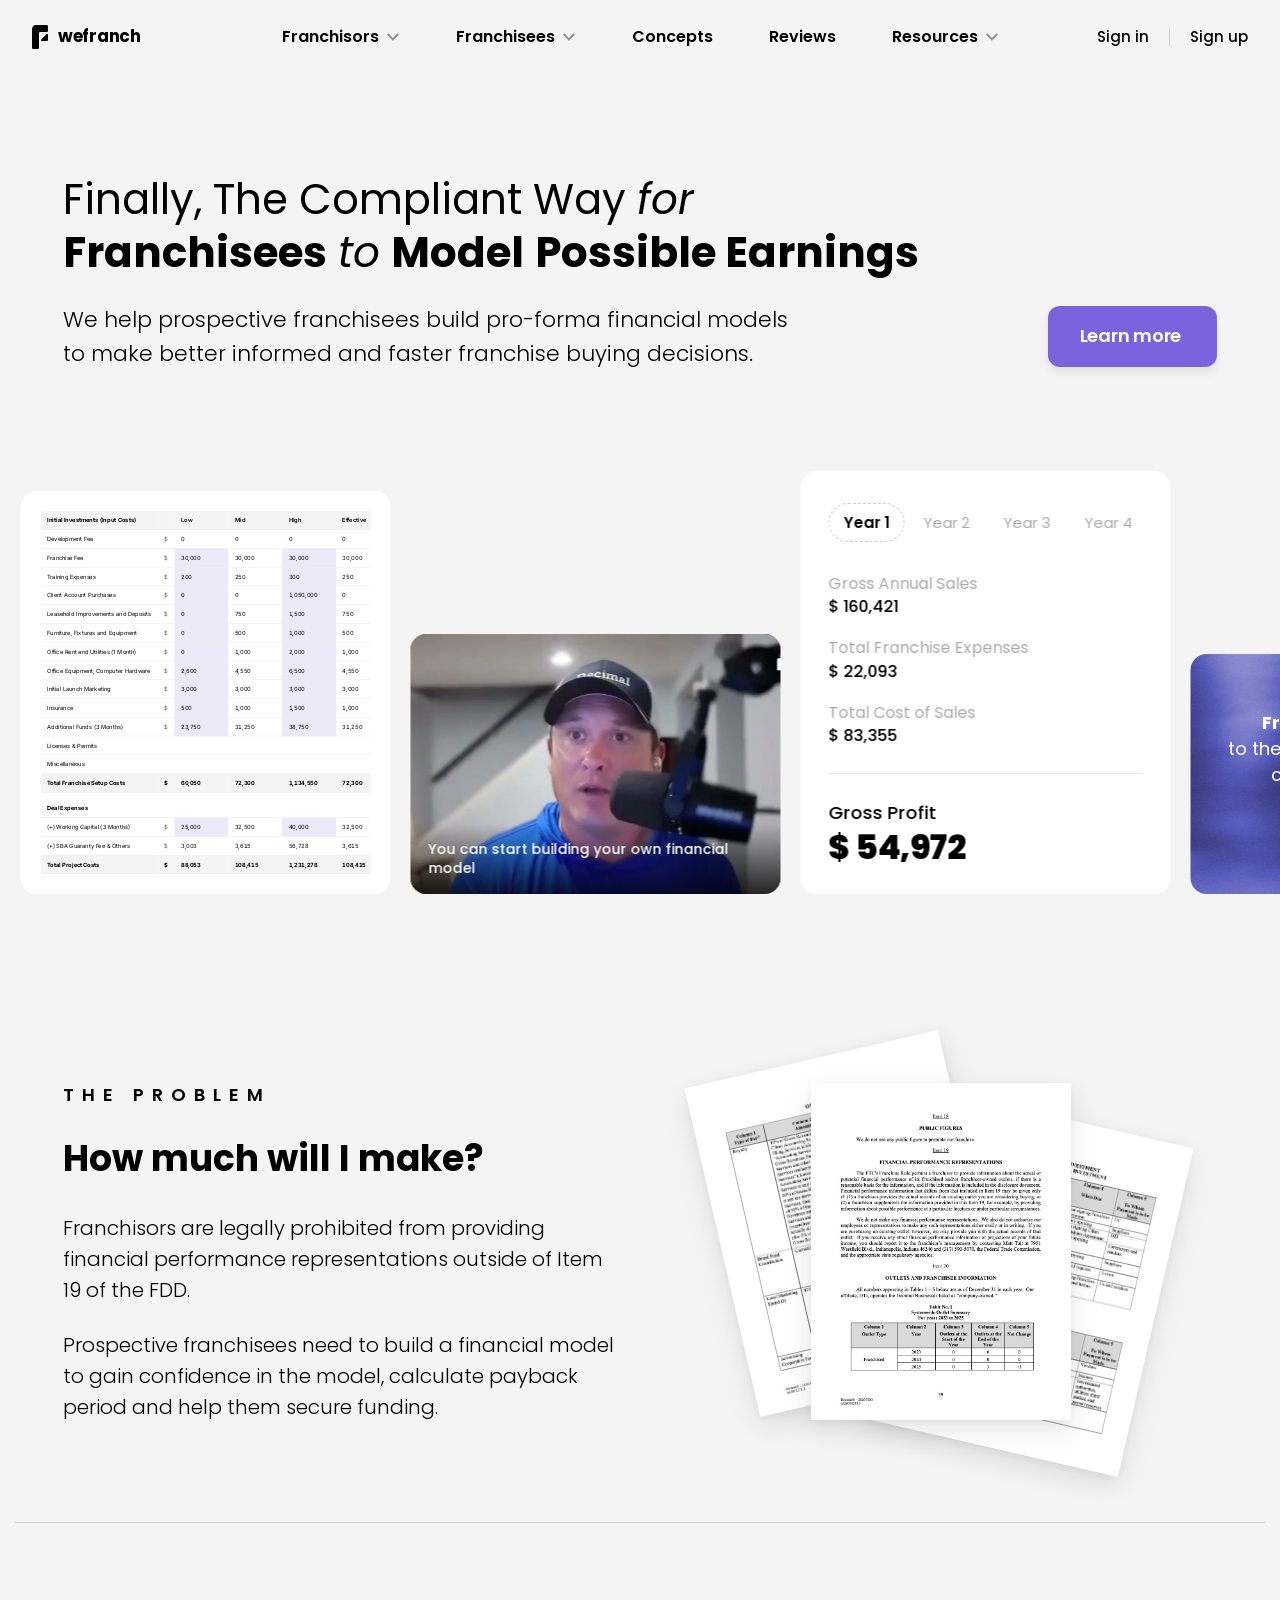
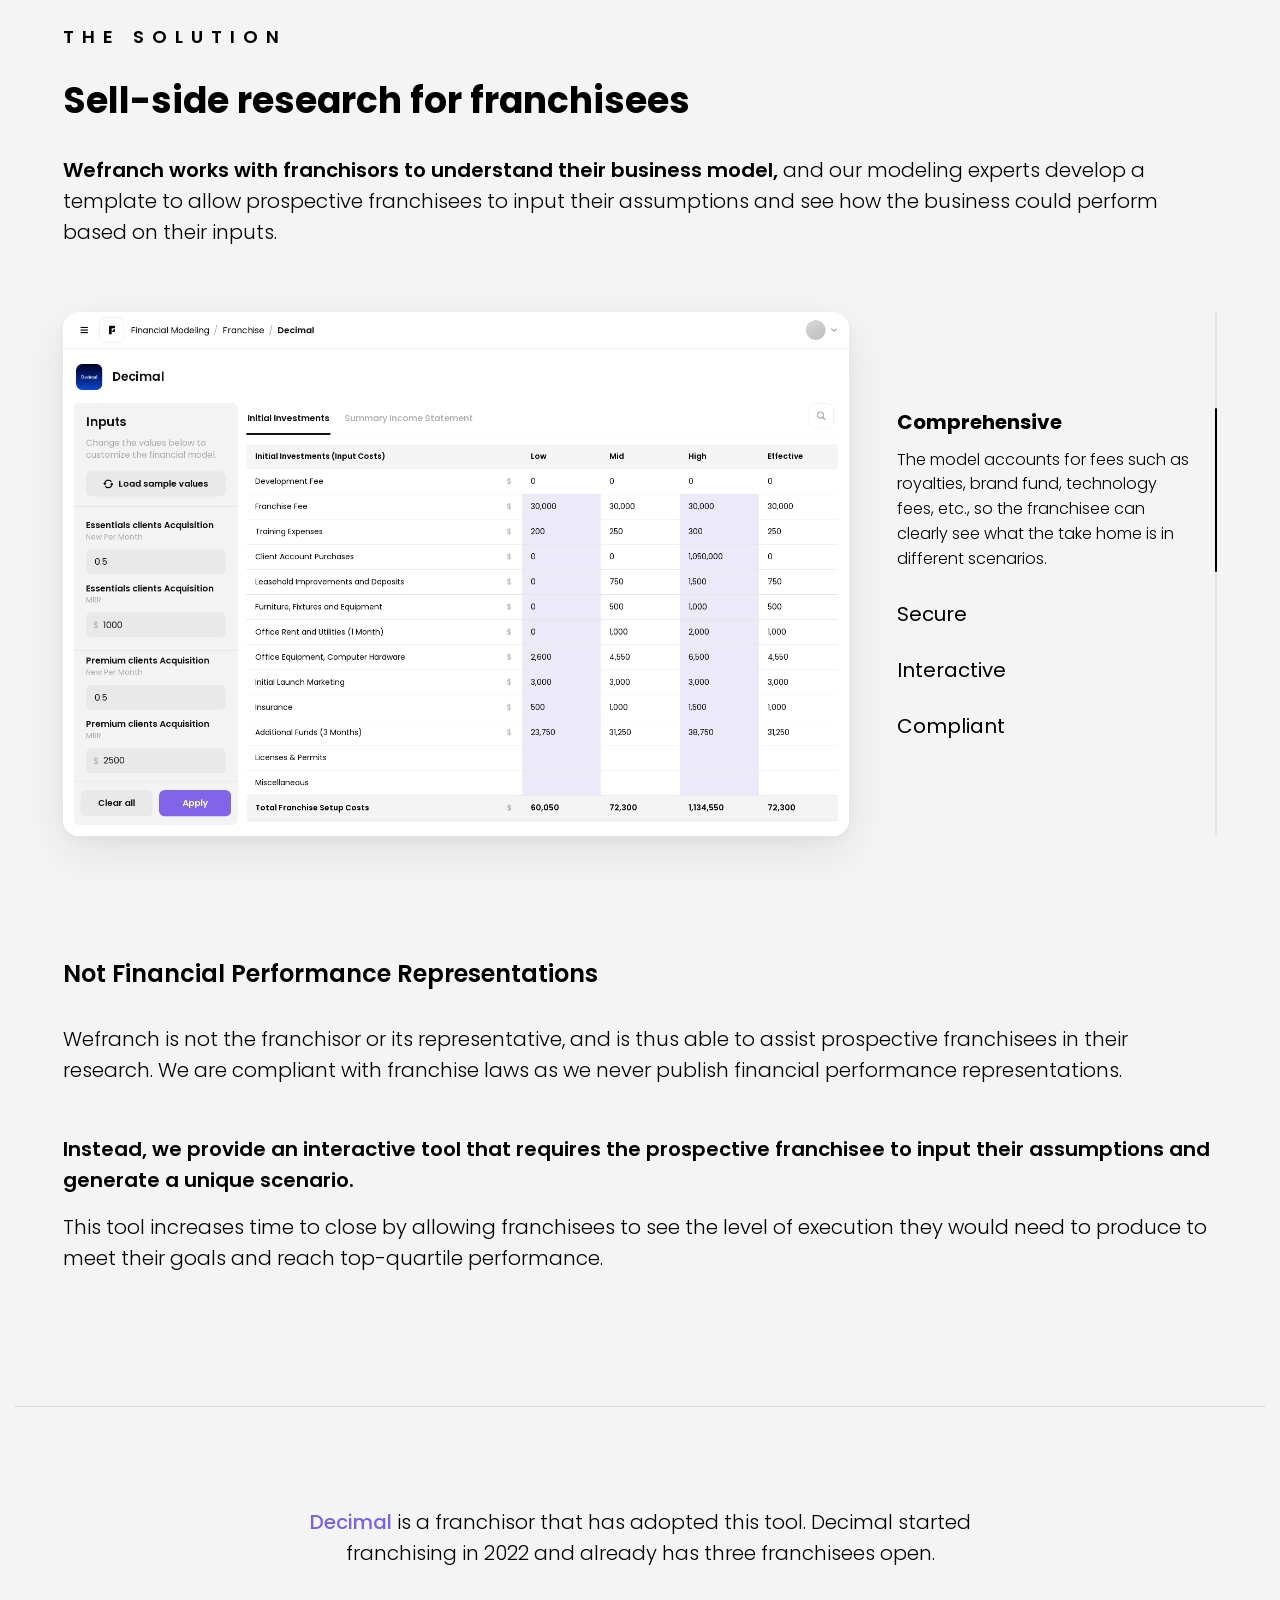
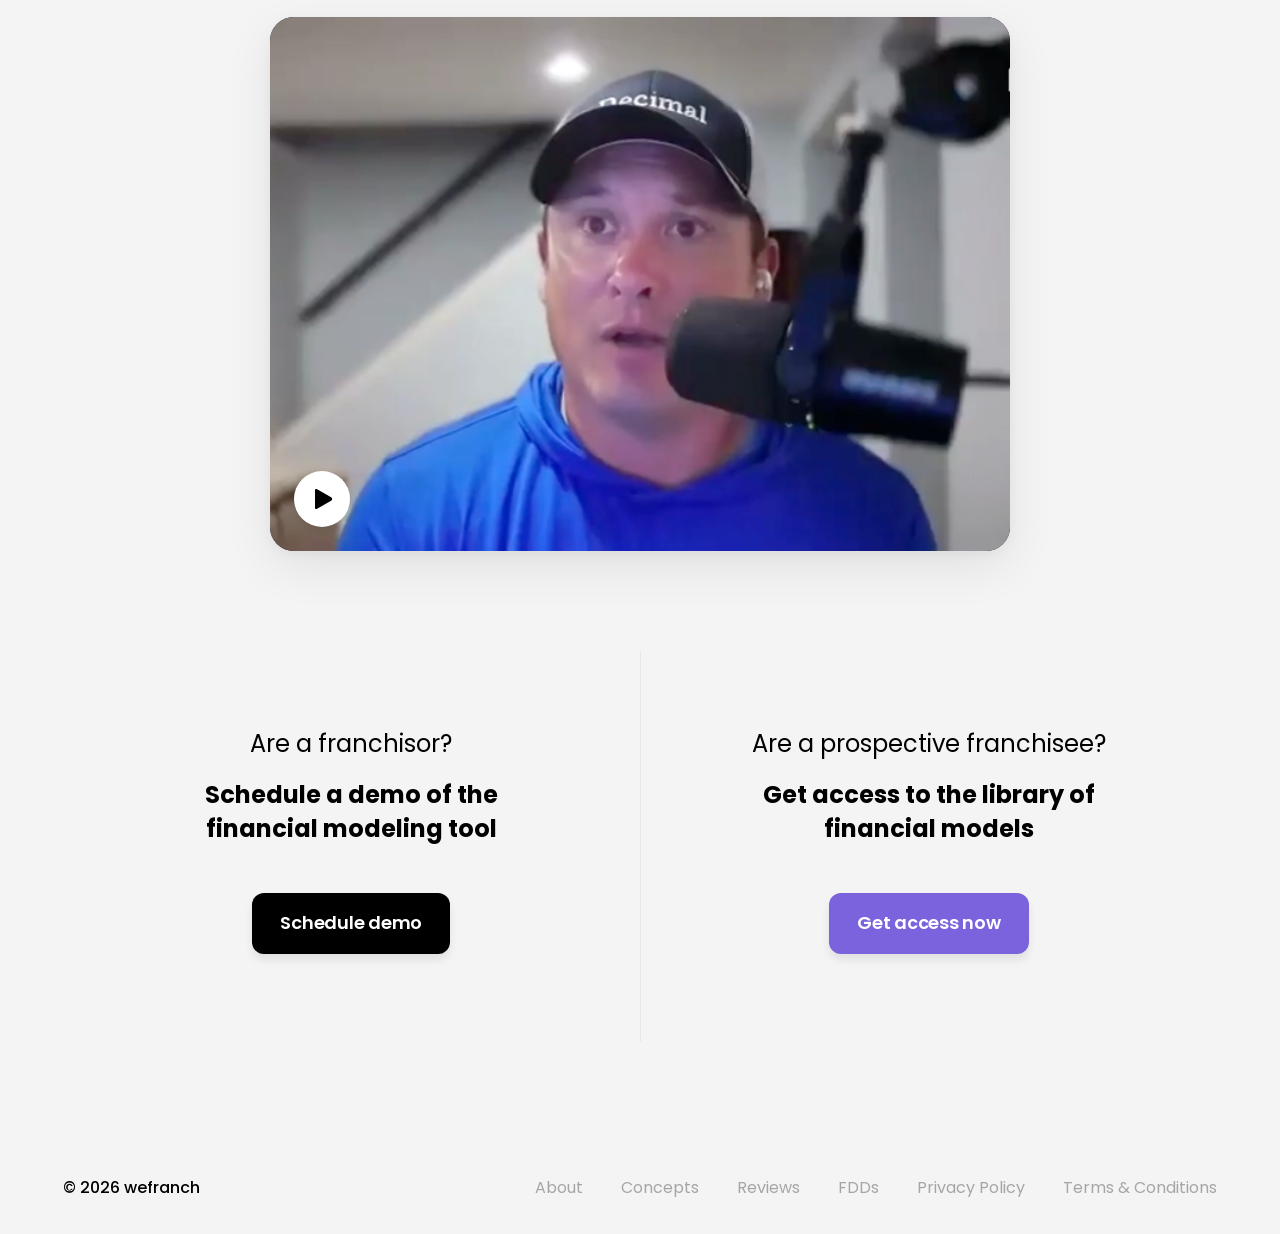
==== commit 61125192: "Improvements to the responsive version Co-authored-by: Cursor <cursoragent@cursor.com>" ====
--- a/index.html
+++ b/index.html
@@ -68,13 +68,15 @@
         <div class="container">
           <div class="hero__intro">
             <h1 class="hero__title">
-              Finally, The Compliant Way <em>for</em><br />
-              <strong>Franchisees</strong> <em>to</em> <strong>Model Possible Earnings</strong>
+              Finally,<br class="hero__title-br hero__title-br--mobile" />
+              The Compliant Way <em>for</em><br />
+              <strong>Franchisees</strong> <em>to</em> <strong>Model</strong><br class="hero__title-br hero__title-br--mobile" />
+              <strong>Possible Earnings</strong>
             </h1>
 
             <div class="hero__lead">
               <p class="p2">
-                We help prospective franchisees build pro-forma financial models<br />
+                We help prospective franchisees build pro-forma financial models<br class="hero__lead-br hero__lead-br--desktop" />
                 to make better informed and faster franchise buying decisions.
               </p>
               <a class="btn btn--primary" href="#problem">Learn more</a>
--- a/styles/styles.css
+++ b/styles/styles.css
@@ -232,6 +232,10 @@
   padding-bottom: 73px;
 }
 
+.hero__title-br--mobile {
+  display: none;
+}
+
 .hero__title-word {
   display: inline-block;
   will-change: transform, opacity, filter;
@@ -419,6 +423,7 @@
   justify-content: flex-start;
   width: max-content;
   min-width: 100%;
+  will-change: transform;
 }
 
 .carousel__slide {
@@ -1508,14 +1513,35 @@
     font-size: 34px;
   }
 
+  h2 {
+    font-size: 30px;
+  }
+
   .p2 {
     font-size: 20px;
   }
 
+  .hero__title {
+    text-align: center;
+  }
+
+  .hero__title-br--mobile {
+    display: inline;
+  }
+
+  .hero__lead-br--desktop {
+    display: none;
+  }
+
   .hero__lead {
     flex-direction: column;
-    align-items: flex-start;
+    align-items: center;
     gap: 24px;
+  }
+
+  .hero__lead .p2,
+  .hero__lead-line {
+    text-align: center;
   }
 
   .nav__center {
@@ -1544,15 +1570,53 @@
     font-size: 28px;
   }
 
+  h2 {
+    font-size: 24px;
+  }
+
   .eyebrow,
   h3 {
     letter-spacing: 8px;
     font-size: 15px;
   }
 
+  p {
+    font-size: 16px;
+    line-height: 1.25;
+  }
+
+  .video-section__intro {
+    font-size: 16px;
+    line-height: 1.4;
+  }
+
+  .problem__content h3,
+  .solution__intro h3 {
+    margin-bottom: 12px;
+  }
+
+  .problem__content h3,
+  .problem__content h2,
+  .solution__intro h3,
+  .solution__intro h2 {
+    text-align: center;
+  }
+
+  .solution {
+    padding-block: 40px;
+  }
+
+  .video-section {
+    padding-block: 40px;
+  }
+
+  .problem {
+    padding-top: 20px;
+  }
+
   .hero {
     padding-top: 48px;
-    padding-bottom: 64px;
+    padding-bottom: 0;
   }
 
   .hero__lead .p2 {
@@ -1564,7 +1628,69 @@
   }
 
   .carousel {
+    --carousel-scale: 0.75;
+    --slide-width: calc(370px * var(--carousel-scale));
+    gap: calc(20px * var(--carousel-scale));
     align-items: flex-start;
+  }
+
+  .carousel__slide--table,
+  .carousel__slide--income {
+    padding: calc(20px * var(--carousel-scale));
+  }
+
+  .carousel__slide--table {
+    --model-scale: calc(0.408 * var(--carousel-scale));
+  }
+
+  .carousel__slide--income {
+    --model-scale: calc(0.38 * var(--carousel-scale));
+  }
+
+  .carousel__slide--video {
+    height: calc(260px * var(--carousel-scale));
+  }
+
+  .carousel__slide--summary {
+    padding: 20px 18px;
+  }
+
+  .carousel__slide--summary .summary-tabs {
+    margin-bottom: 16px;
+  }
+
+  .carousel__slide--summary .summary-tabs__tab {
+    font-size: 13px;
+    padding: 5px 10px;
+  }
+
+  .carousel__slide--summary .summary-rows__row {
+    gap: 2px;
+    margin-bottom: 12px;
+  }
+
+  .carousel__slide--summary .summary-rows__row dt,
+  .carousel__slide--summary .summary-rows__row dd {
+    font-size: 13px;
+  }
+
+  .carousel__slide--summary .summary-total {
+    margin-top: 14px;
+    padding-top: 14px;
+  }
+
+  .carousel__slide--summary .summary-total__label {
+    font-size: 14px;
+  }
+
+  .carousel__slide--summary .summary-total__value {
+    margin-top: 4px;
+    font-size: 26px;
+  }
+
+  .carousel__slide--faster {
+    min-height: calc(240px * var(--carousel-scale));
+    padding: calc(40px * var(--carousel-scale)) calc(32px * var(--carousel-scale));
   }
 
   .btn {
@@ -1586,5 +1712,6 @@
 
   .actions__button {
     min-width: 0;
-  }
-}
+    margin-top: 24px;
+  }
+}
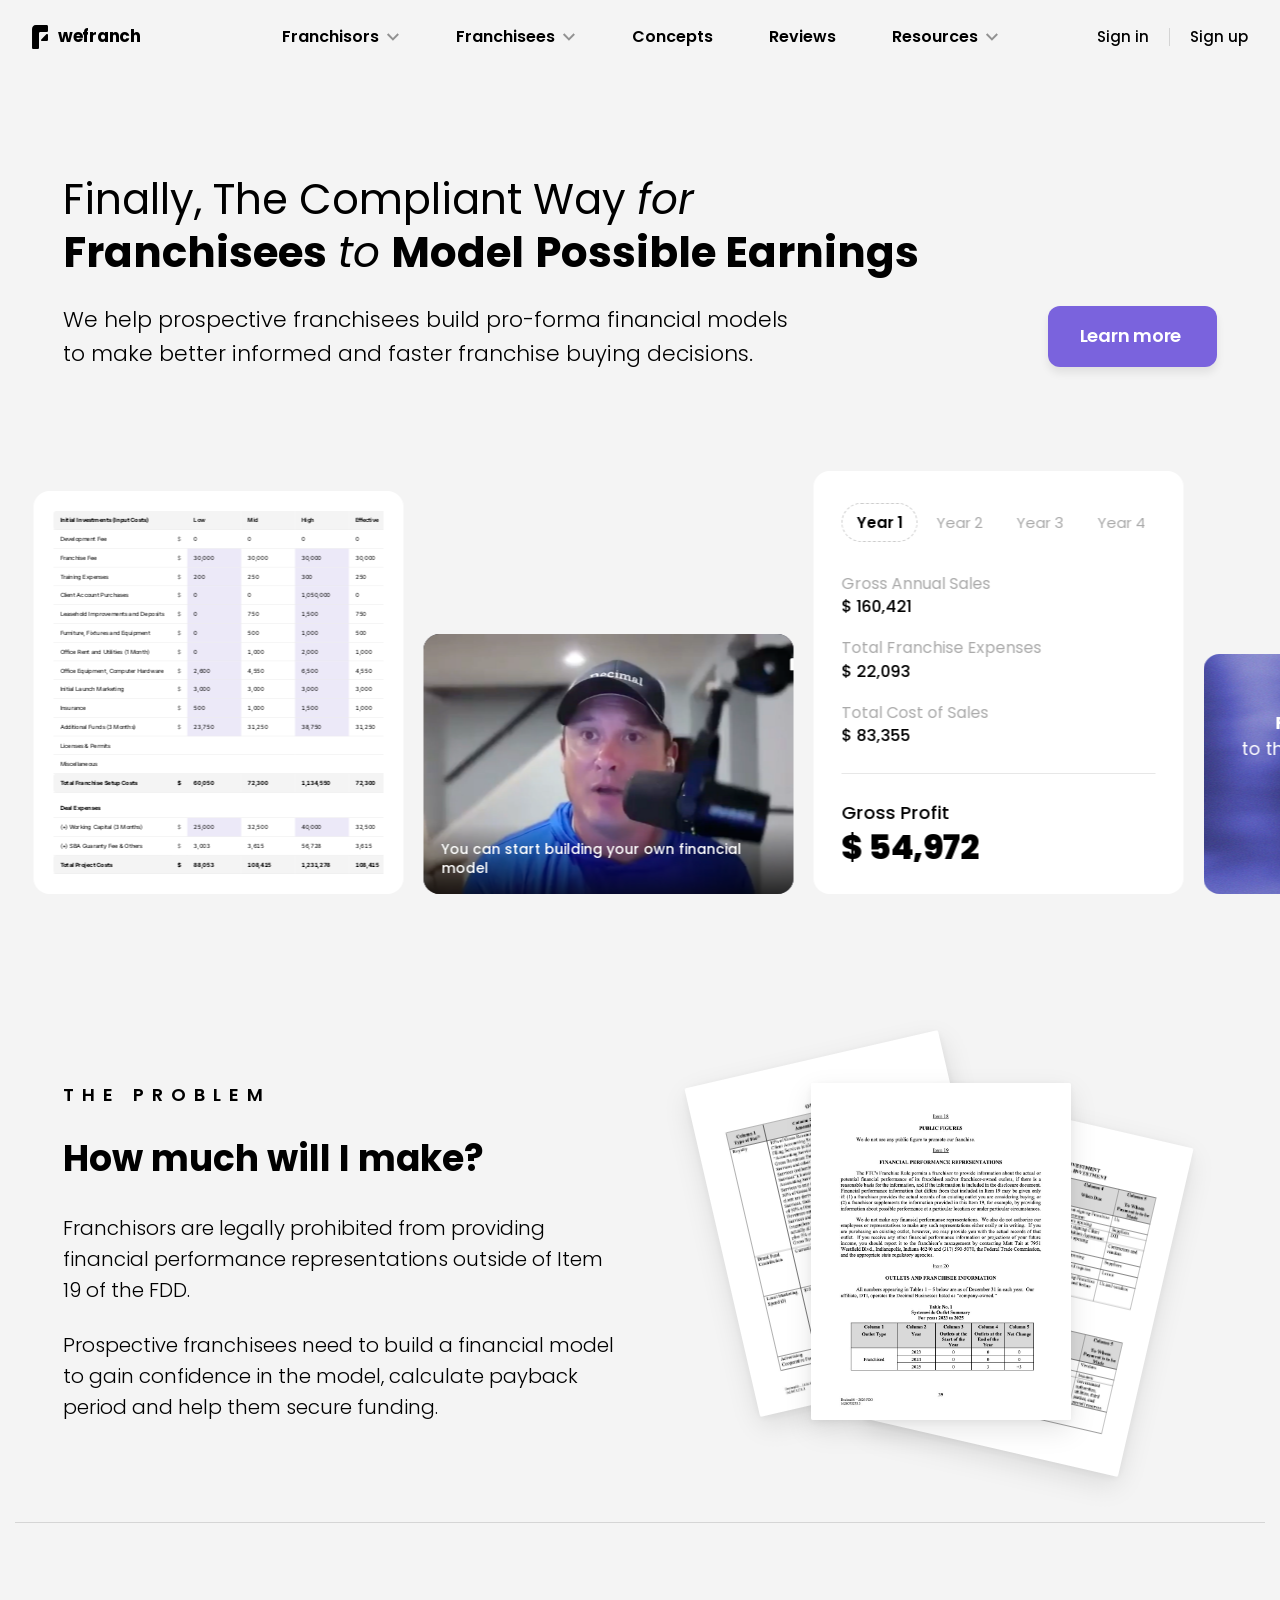
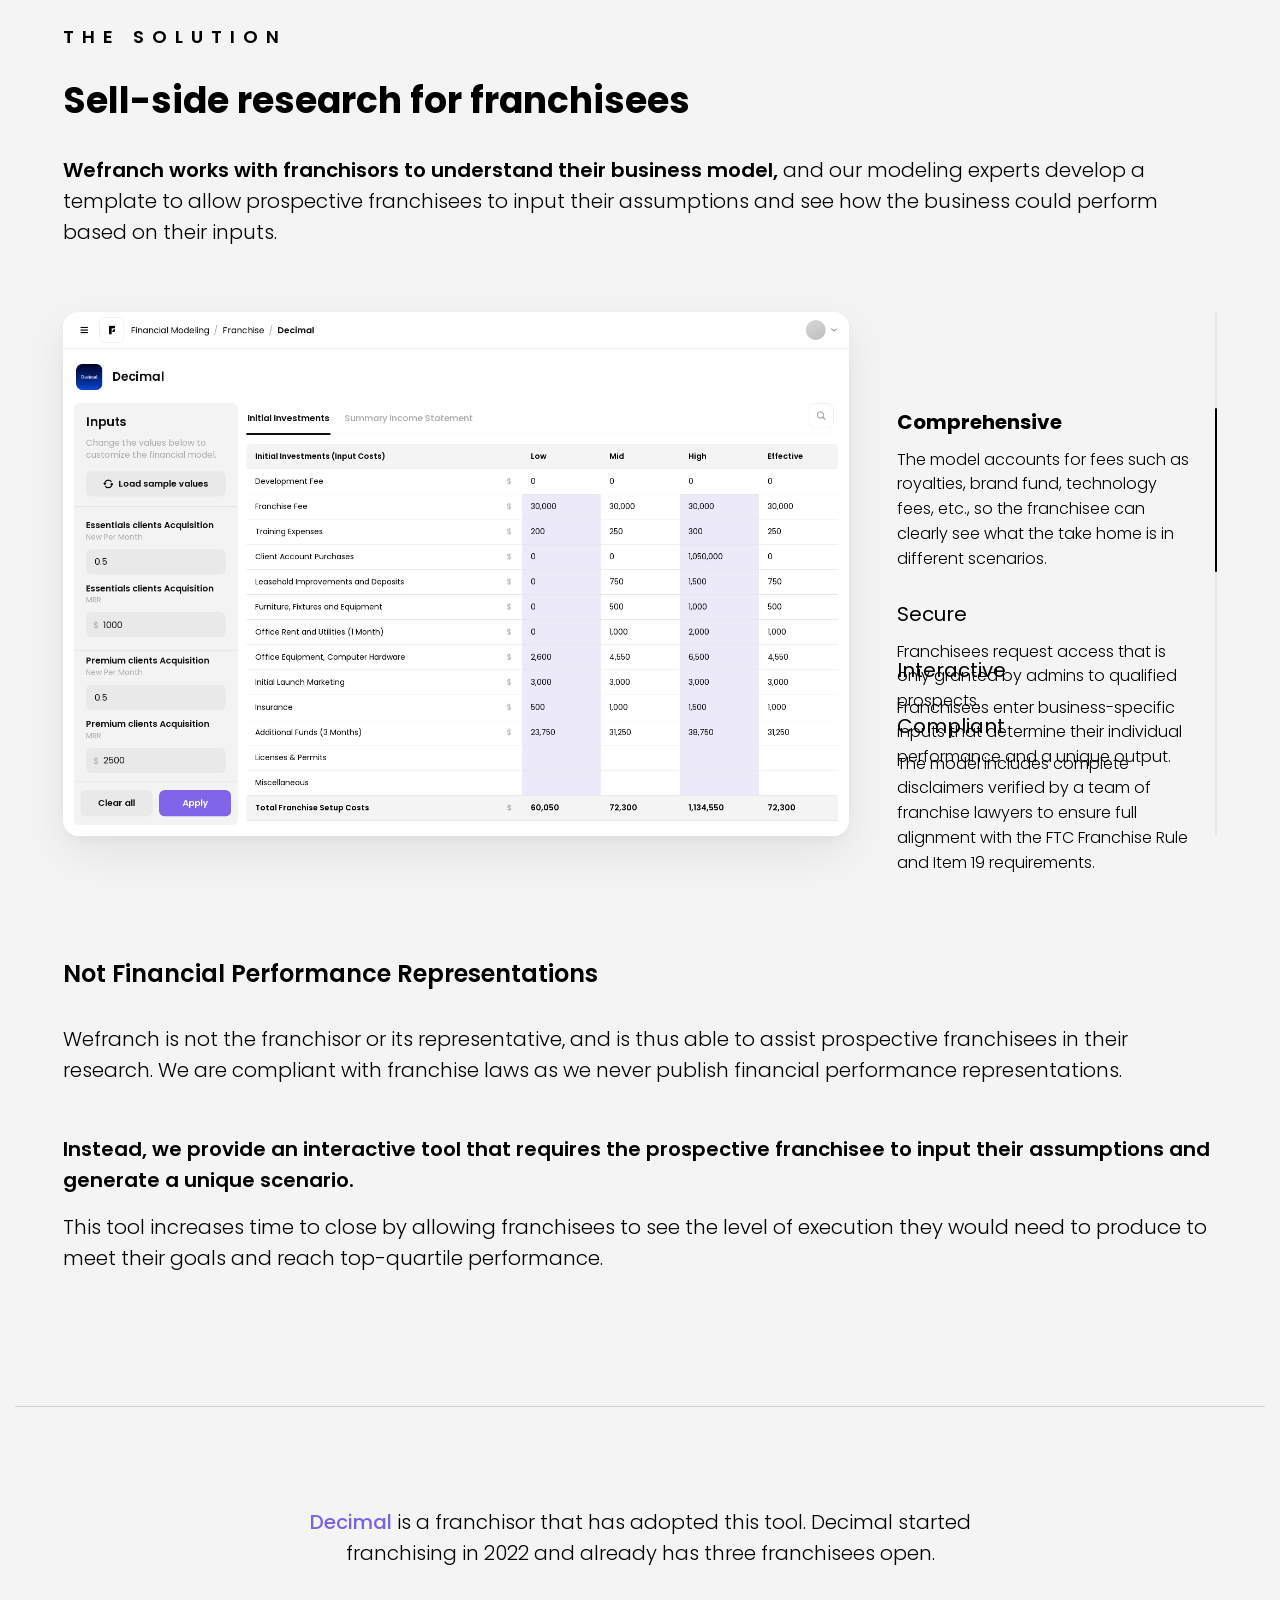
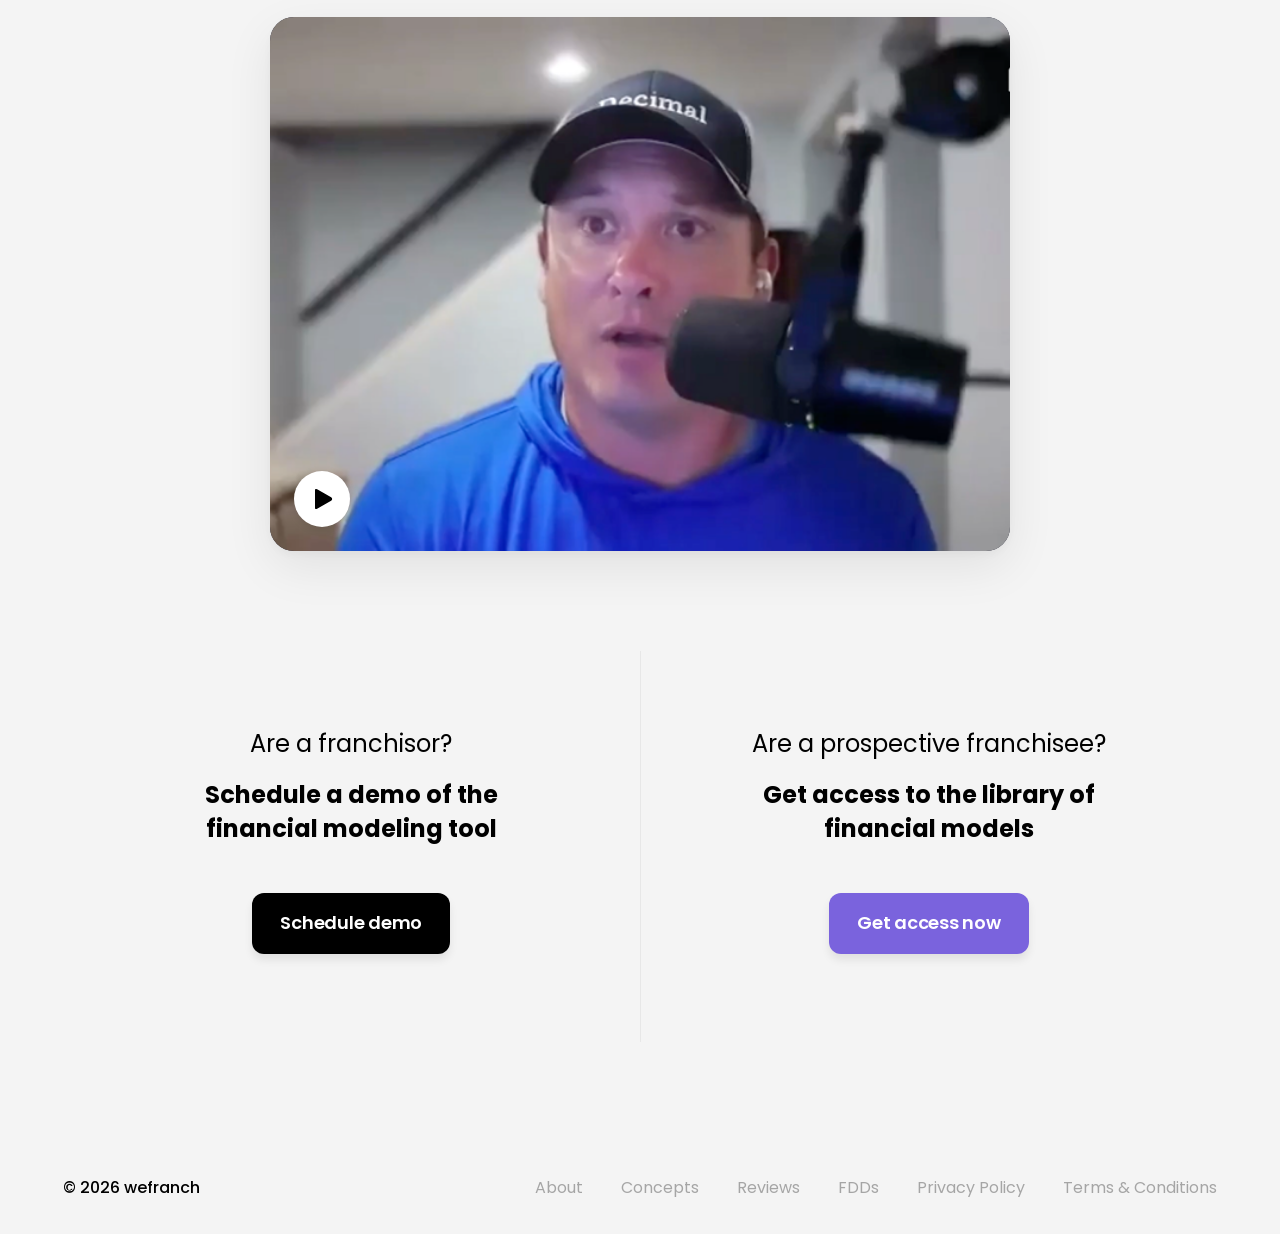
==== commit 4f0d4c78: "Update page load sequence and carousel styles" ====
--- a/index.html
+++ b/index.html
@@ -691,7 +691,7 @@
                   aria-selected="true"
                   aria-expanded="true"
                   aria-controls="solution-feature-comprehensive-panel"
-                  data-visual="base"
+                  data-visual="comprehensive"
                 >
                   <span class="solution__feature-title">Comprehensive</span>
                   <span
@@ -700,11 +700,13 @@
                     role="region"
                     aria-labelledby="solution-feature-comprehensive"
                   >
+                    <span class="solution__feature-body-inner">
                     <p>
                       The model accounts for fees such as royalties, brand fund, technology fees,
                       etc., so the franchisee can clearly see what the take home is in different
                       scenarios.
                     </p>
+                    </span>
                   </span>
                 </button>
 
@@ -724,12 +726,14 @@
                     id="solution-feature-secure-panel"
                     role="region"
                     aria-labelledby="solution-feature-secure"
-                    hidden
+                    aria-hidden="true"
                   >
+                    <span class="solution__feature-body-inner">
                     <p>
                       Franchisees request access that is only granted by admins to qualified
                       prospects.
                     </p>
+                    </span>
                   </span>
                 </button>
 
@@ -749,12 +753,14 @@
                     id="solution-feature-interactive-panel"
                     role="region"
                     aria-labelledby="solution-feature-interactive"
-                    hidden
+                    aria-hidden="true"
                   >
+                    <span class="solution__feature-body-inner">
                     <p>
                       Franchisees enter business-specific inputs that determine their individual
                       performance and a unique output.
                     </p>
+                    </span>
                   </span>
                 </button>
 
@@ -774,13 +780,15 @@
                     id="solution-feature-compliant-panel"
                     role="region"
                     aria-labelledby="solution-feature-compliant"
-                    hidden
+                    aria-hidden="true"
                   >
+                    <span class="solution__feature-body-inner">
                     <p>
                       The model includes complete disclaimers verified by a team of franchise
                       lawyers to ensure full alignment with the FTC Franchise Rule and Item 19
                       requirements.
                     </p>
+                    </span>
                   </span>
                 </button>
               </div>
--- a/styles/styles.css
+++ b/styles/styles.css
@@ -18,6 +18,7 @@
   --shadow-btn: 0px 6px 8px 0px rgba(0, 0, 0, 0.08);
 
   --container: 1250px;
+  --breakpoint-stacked: 980px;
 }
 
 * {
@@ -1083,7 +1084,8 @@
 }
 
 .solution__feature {
-  display: block;
+  display: grid;
+  grid-template-rows: auto 0fr;
   width: 100%;
   padding: 0;
   border: 0;
@@ -1092,9 +1094,12 @@
   font: inherit;
   text-align: left;
   cursor: pointer;
-  overflow: hidden;
   box-sizing: border-box;
-  transition: height 0.35s ease;
+  transition: grid-template-rows 0.35s ease;
+}
+
+.solution__feature.is-active {
+  grid-template-rows: auto 1fr;
 }
 
 .solution__features-list.is-instant .solution__feature {
@@ -1115,9 +1120,17 @@
 
 .solution__feature-body {
   display: block;
-}
-
-.solution__feature-body > p {
+  overflow: hidden;
+  min-height: 0;
+}
+
+.solution__feature-body-inner {
+  display: block;
+  min-height: 0;
+}
+
+.solution__feature-body > p,
+.solution__feature-body-inner > p {
   margin: 0;
   padding-top: 12px;
   font-size: 16px;
@@ -1693,6 +1706,15 @@
     padding: calc(40px * var(--carousel-scale)) calc(32px * var(--carousel-scale));
   }
 
+  .carousel__slide--faster .faster__text {
+    font-size: calc(18px * var(--carousel-scale));
+  }
+
+  .carousel__slide--faster .faster__stat {
+    margin-top: calc(18px * var(--carousel-scale));
+    font-size: calc(36px * var(--carousel-scale));
+  }
+
   .btn {
     width: 100%;
     height: 47px;
